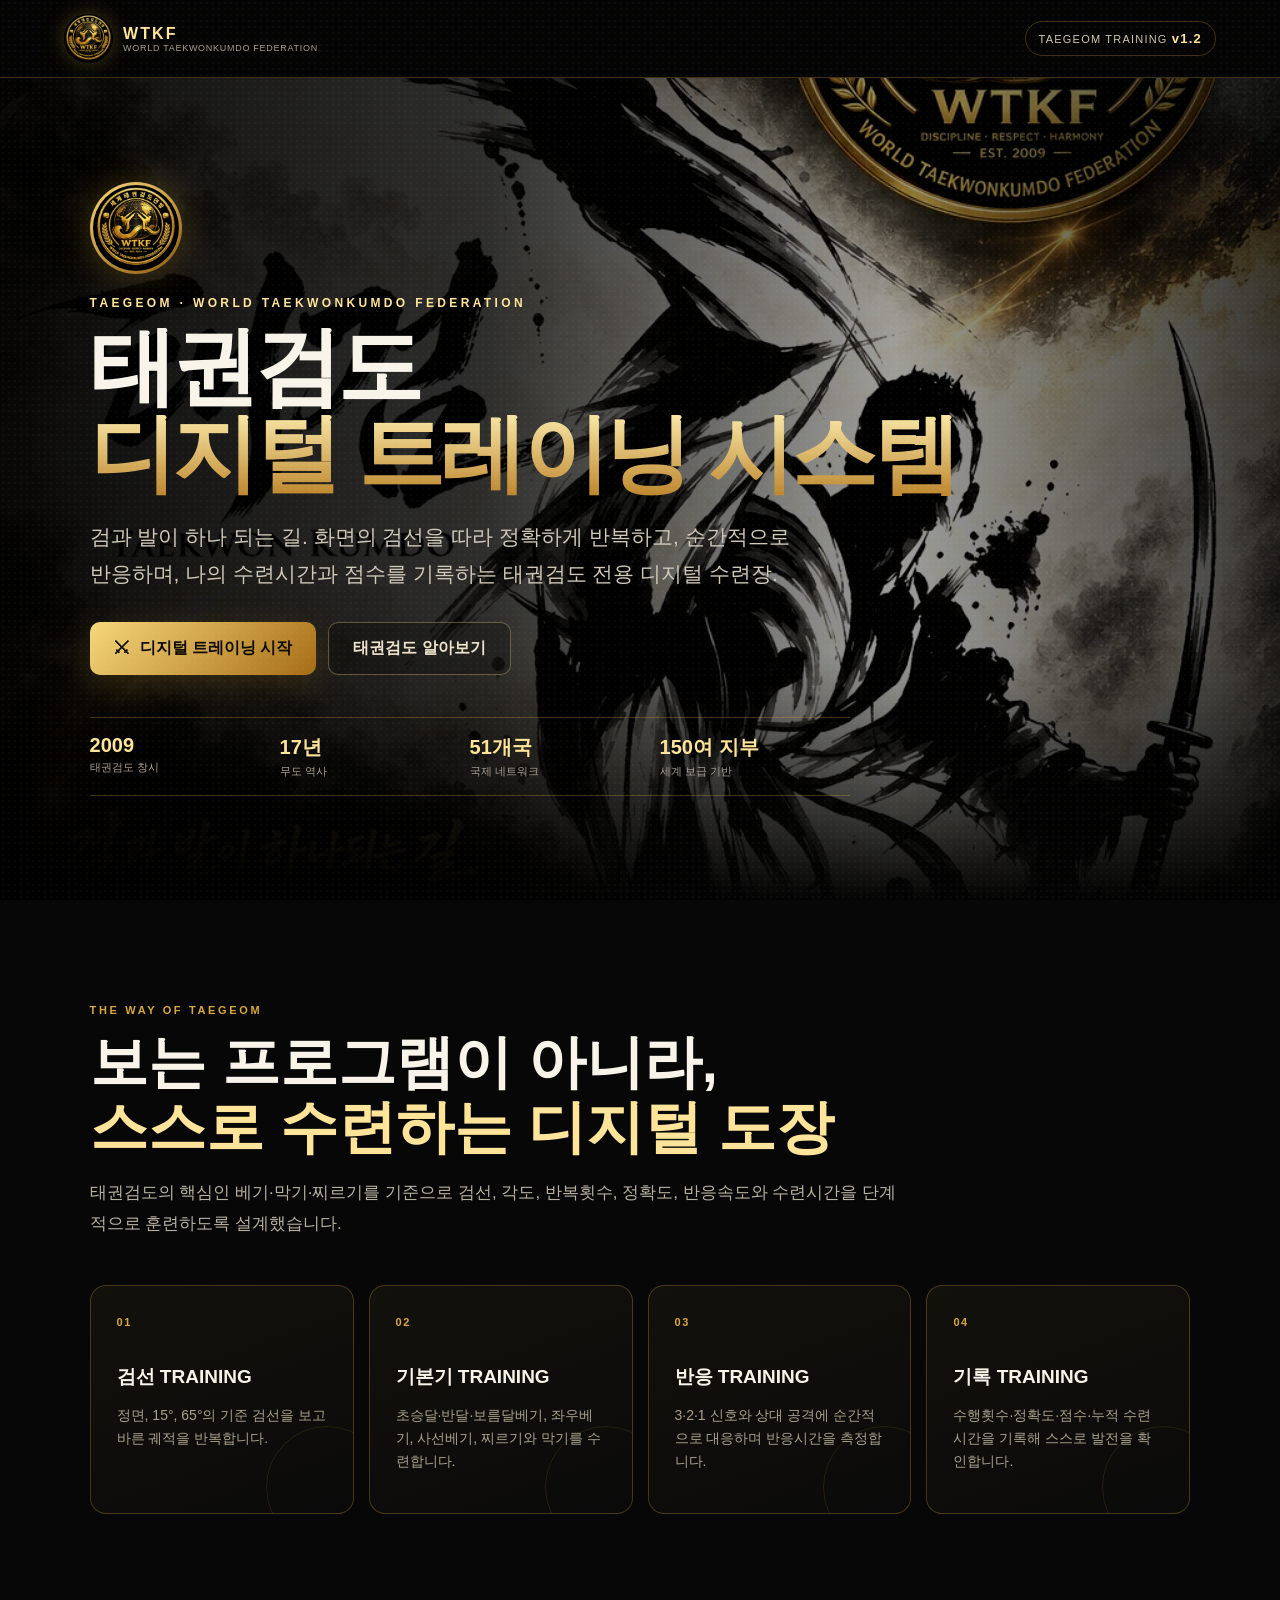
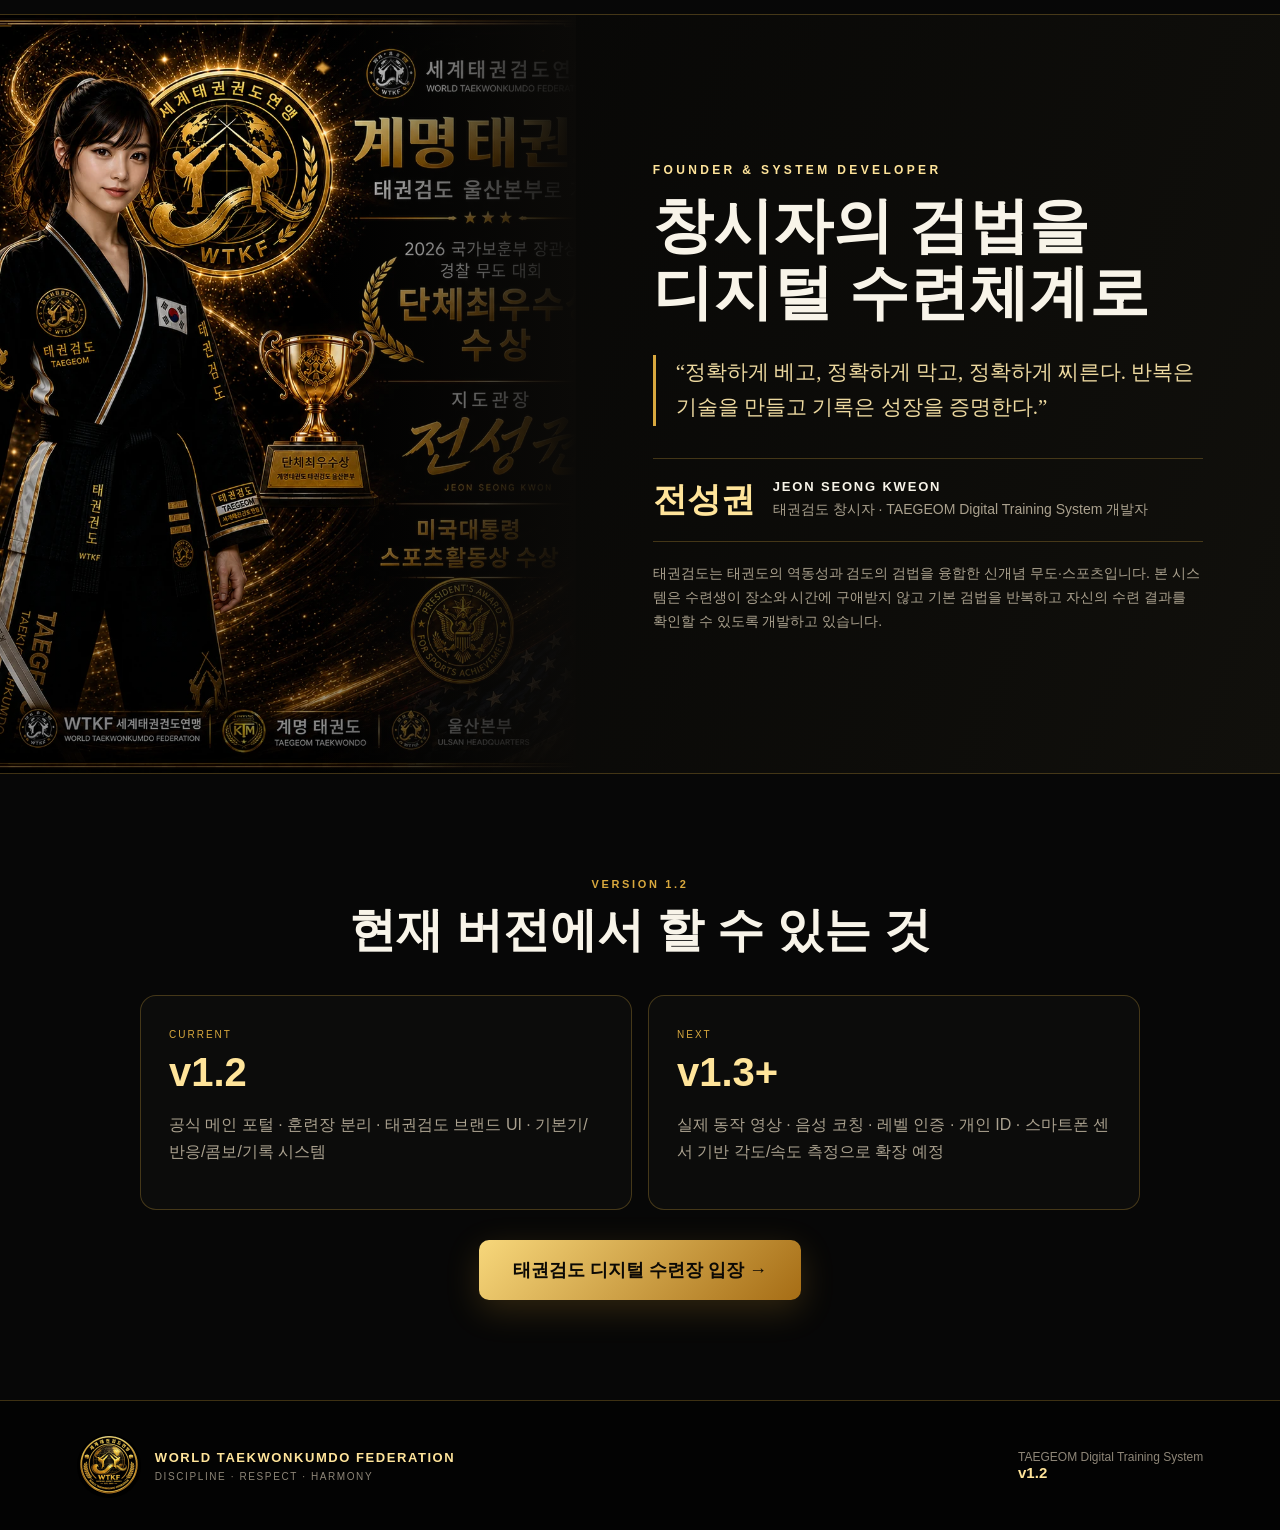
==== index.html @ 243b135f "Add files via upload" ====
<!DOCTYPE html>
<html lang="ko">
<head>
  <meta charset="UTF-8" />
  <meta name="viewport" content="width=device-width, initial-scale=1.0" />
  <meta name="theme-color" content="#070707" />
  <meta name="description" content="태권검도 디지털 트레이닝 시스템 - 베기·막기·찌르기·반응·검선·반복 수련 및 기록" />
  <title>TAEGEOM Digital Training System v1.2</title>
  <link rel="stylesheet" href="portal.css" />
</head>
<body>
  <div class="gold-noise"></div>
  <header class="topbar">
    <a class="brand-mini" href="index.html">
      <img src="assets/wtkf-logo.webp" alt="세계태권검도연맹 WTKF 로고" />
      <span><b>WTKF</b><small>WORLD TAEKWONKUMDO FEDERATION</small></span>
    </a>
    <div class="version-chip">TAEGEOM TRAINING <b>v1.2</b></div>
  </header>

  <main>
    <section class="hero">
      <div class="hero-bg"></div>
      <div class="hero-overlay"></div>
      <div class="hero-content">
        <div class="seal-wrap"><img src="assets/wtkf-logo.webp" alt="WTKF 세계태권검도연맹 공식 로고" /></div>
        <p class="eyebrow">TAEGEOM · WORLD TAEKWONKUMDO FEDERATION</p>
        <h1>태권검도<br><span>디지털 트레이닝 시스템</span></h1>
        <p class="lead">검과 발이 하나 되는 길. 화면의 검선을 따라 정확하게 반복하고, 순간적으로 반응하며, 나의 수련시간과 점수를 기록하는 태권검도 전용 디지털 수련장.</p>
        <div class="hero-actions">
          <a class="cta primary" href="training.html"><span>⚔</span> 디지털 트레이닝 시작</a>
          <a class="cta secondary" href="#about">태권검도 알아보기</a>
        </div>
        <div class="hero-meta">
          <div><strong>2009</strong><span>태권검도 창시</span></div>
          <div><strong>17년</strong><span>무도 역사</span></div>
          <div><strong>51개국</strong><span>국제 네트워크</span></div>
          <div><strong>150여 지부</strong><span>세계 보급 기반</span></div>
        </div>
      </div>
    </section>

    <section class="intro" id="about">
      <div class="section-title">
        <span>THE WAY OF TAEGEOM</span>
        <h2>보는 프로그램이 아니라,<br><em>스스로 수련하는 디지털 도장</em></h2>
        <p>태권검도의 핵심인 베기·막기·찌르기를 기준으로 검선, 각도, 반복횟수, 정확도, 반응속도와 수련시간을 단계적으로 훈련하도록 설계했습니다.</p>
      </div>
      <div class="feature-grid">
        <article><b>01</b><h3>검선 TRAINING</h3><p>정면, 15°, 65°의 기준 검선을 보고 바른 궤적을 반복합니다.</p></article>
        <article><b>02</b><h3>기본기 TRAINING</h3><p>초승달·반달·보름달베기, 좌우베기, 사선베기, 찌르기와 막기를 수련합니다.</p></article>
        <article><b>03</b><h3>반응 TRAINING</h3><p>3·2·1 신호와 상대 공격에 순간적으로 대응하며 반응시간을 측정합니다.</p></article>
        <article><b>04</b><h3>기록 TRAINING</h3><p>수행횟수·정확도·점수·누적 수련시간을 기록해 스스로 발전을 확인합니다.</p></article>
      </div>
    </section>

    <section class="founder">
      <div class="founder-image"><img src="assets/taegeom-honor.webp" alt="태권검도 세계태권검도연맹 홍보 이미지" /></div>
      <div class="founder-copy">
        <span class="eyebrow">FOUNDER & SYSTEM DEVELOPER</span>
        <h2>창시자의 검법을<br>디지털 수련체계로</h2>
        <p class="quote">“정확하게 베고, 정확하게 막고, 정확하게 찌른다. 반복은 기술을 만들고 기록은 성장을 증명한다.”</p>
        <div class="founder-card">
          <div class="signature">전성권</div>
          <div><strong>JEON SEONG KWEON</strong><span>태권검도 창시자 · TAEGEOM Digital Training System 개발자</span></div>
        </div>
        <p class="description">태권검도는 태권도의 역동성과 검도의 검법을 융합한 신개념 무도·스포츠입니다. 본 시스템은 수련생이 장소와 시간에 구애받지 않고 기본 검법을 반복하고 자신의 수련 결과를 확인할 수 있도록 개발하고 있습니다.</p>
      </div>
    </section>

    <section class="roadmap">
      <div class="section-title compact">
        <span>VERSION 1.2</span>
        <h2>현재 버전에서 할 수 있는 것</h2>
      </div>
      <div class="version-board">
        <div class="vnow"><span>CURRENT</span><strong>v1.2</strong><p>공식 메인 포털 · 훈련장 분리 · 태권검도 브랜드 UI · 기본기/반응/콤보/기록 시스템</p></div>
        <div class="vnext"><span>NEXT</span><strong>v1.3+</strong><p>실제 동작 영상 · 음성 코칭 · 레벨 인증 · 개인 ID · 스마트폰 센서 기반 각도/속도 측정으로 확장 예정</p></div>
      </div>
      <a class="cta primary large" href="training.html">태권검도 디지털 수련장 입장 →</a>
    </section>
  </main>

  <footer>
    <img src="assets/wtkf-logo.webp" alt="WTKF" />
    <div><strong>WORLD TAEKWONKUMDO FEDERATION</strong><span>DISCIPLINE · RESPECT · HARMONY</span></div>
    <div class="footer-version">TAEGEOM Digital Training System <b>v1.2</b></div>
  </footer>
</body>
</html>
---- portal.css ----
:root{--bg:#070707;--ink:#f8f4e9;--muted:#b9b2a3;--gold:#d8a83e;--gold2:#ffe49a;--line:rgba(216,168,62,.28)}
*{box-sizing:border-box}html{scroll-behavior:smooth}body{margin:0;background:#070707;color:var(--ink);font-family:Arial,"Noto Sans KR",sans-serif;overflow-x:hidden}.gold-noise{position:fixed;inset:0;pointer-events:none;z-index:99;opacity:.035;background-image:radial-gradient(#ffd166 1px,transparent 1px);background-size:6px 6px;mix-blend-mode:screen}
.topbar{height:78px;display:flex;align-items:center;justify-content:space-between;padding:0 clamp(18px,5vw,72px);border-bottom:1px solid var(--line);background:rgba(5,5,5,.92);backdrop-filter:blur(12px);position:relative;z-index:20}.brand-mini{display:flex;align-items:center;gap:10px;text-decoration:none;color:white}.brand-mini img{width:49px;height:49px;object-fit:cover;border-radius:50%;filter:drop-shadow(0 0 10px rgba(255,200,70,.25))}.brand-mini span{display:flex;flex-direction:column}.brand-mini b{letter-spacing:.13em;color:var(--gold2)}.brand-mini small{font-size:9px;letter-spacing:.08em;color:#a9a08f}.version-chip{font-size:11px;letter-spacing:.11em;border:1px solid var(--line);border-radius:999px;padding:9px 13px;color:#cfc6b2}.version-chip b{color:var(--gold2);font-size:13px}
.hero{min-height:calc(100vh - 78px);position:relative;display:flex;align-items:center;overflow:hidden}.hero-bg{position:absolute;inset:0;background-image:url('assets/taegeom-hero.webp');background-size:cover;background-position:center 38%;filter:saturate(.82) contrast(1.08)}.hero-overlay{position:absolute;inset:0;background:linear-gradient(90deg,rgba(0,0,0,.96) 0%,rgba(0,0,0,.82) 38%,rgba(0,0,0,.38) 70%,rgba(0,0,0,.78) 100%),linear-gradient(0deg,#070707 0%,transparent 30%)}.hero-content{position:relative;z-index:3;width:min(920px,90vw);margin-left:clamp(22px,7vw,118px);padding:70px 0}.seal-wrap{width:92px;height:92px;border-radius:50%;padding:3px;background:linear-gradient(145deg,#f9d777,#8a5a0d);box-shadow:0 0 36px rgba(225,168,45,.28)}.seal-wrap img{width:100%;height:100%;border-radius:50%;object-fit:cover}.eyebrow{display:block;margin-top:22px;color:var(--gold2);font-weight:800;font-size:12px;letter-spacing:.28em}.hero h1{margin:13px 0 18px;font-size:clamp(43px,7vw,86px);line-height:1.02;letter-spacing:-.04em}.hero h1 span{color:transparent;background:linear-gradient(180deg,#fff1b3,#ba8127);-webkit-background-clip:text;background-clip:text}.lead{font-size:clamp(16px,2vw,21px);line-height:1.75;color:#d0c8b9;max-width:720px}.hero-actions{display:flex;gap:12px;flex-wrap:wrap;margin-top:30px}.cta{display:inline-flex;align-items:center;justify-content:center;gap:10px;padding:15px 24px;border-radius:10px;text-decoration:none;font-weight:800;transition:.2s}.cta.primary{background:linear-gradient(135deg,#f7d77b,#a66d15);color:#0b0905;box-shadow:0 10px 34px rgba(214,160,50,.2)}.cta.primary:hover{transform:translateY(-2px);filter:brightness(1.08)}.cta.secondary{border:1px solid rgba(255,225,150,.32);color:#eee3cb;background:rgba(0,0,0,.26)}.hero-meta{display:grid;grid-template-columns:repeat(4,minmax(100px,1fr));max-width:760px;margin-top:42px;border-top:1px solid var(--line);border-bottom:1px solid var(--line)}.hero-meta div{padding:16px 16px 16px 0}.hero-meta strong{display:block;font-size:20px;color:var(--gold2)}.hero-meta span{font-size:11px;color:#a9a090}
.intro,.roadmap{padding:100px clamp(20px,7vw,110px);max-width:1500px;margin:auto}.section-title{max-width:820px;margin-bottom:46px}.section-title>span{color:var(--gold);letter-spacing:.24em;font-size:11px;font-weight:800}.section-title h2{font-size:clamp(32px,5vw,58px);line-height:1.12;margin:12px 0 18px}.section-title h2 em{font-style:normal;color:var(--gold2)}.section-title p{color:var(--muted);line-height:1.8;font-size:17px}.feature-grid{display:grid;grid-template-columns:repeat(4,1fr);gap:15px}.feature-grid article{min-height:220px;background:linear-gradient(160deg,#13110c,#0a0a0a);border:1px solid var(--line);padding:26px;border-radius:16px;position:relative;overflow:hidden}.feature-grid article::after{content:"";position:absolute;right:-35px;bottom:-35px;width:120px;height:120px;border:1px solid rgba(216,168,62,.12);border-radius:50%}.feature-grid b{font-size:11px;color:var(--gold);letter-spacing:.14em}.feature-grid h3{font-size:19px;margin:34px 0 10px}.feature-grid p{color:#aaa28f;line-height:1.65;font-size:14px}
.founder{display:grid;grid-template-columns:minmax(320px,.9fr) minmax(360px,1.1fr);min-height:760px;border-top:1px solid var(--line);border-bottom:1px solid var(--line);background:linear-gradient(110deg,#030303,#11100c)}.founder-image{position:relative;overflow:hidden;min-height:620px}.founder-image img{width:100%;height:100%;object-fit:cover;object-position:center}.founder-image::after{content:"";position:absolute;inset:0;background:linear-gradient(90deg,transparent 55%,#0b0a08 100%),linear-gradient(0deg,rgba(0,0,0,.48),transparent 45%)}.founder-copy{padding:90px clamp(30px,6vw,100px);align-self:center}.founder-copy h2{font-size:clamp(34px,5vw,60px);line-height:1.12;margin:15px 0 28px}.quote{font-family:Georgia,"Noto Serif KR",serif;font-size:21px;line-height:1.7;color:#edd9a0;border-left:3px solid var(--gold);padding-left:20px}.founder-card{display:flex;align-items:center;gap:18px;margin:32px 0 20px;padding:18px 0;border-top:1px solid var(--line);border-bottom:1px solid var(--line)}.signature{font-family:Georgia,"Noto Serif KR",serif;font-weight:800;font-size:34px;color:var(--gold2)}.founder-card div:last-child{display:flex;flex-direction:column;gap:4px}.founder-card strong{font-size:13px;letter-spacing:.14em}.founder-card span,.description{color:#aaa18e;line-height:1.7;font-size:14px}
.roadmap{text-align:center}.roadmap .section-title{margin:0 auto 38px}.section-title.compact h2{font-size:clamp(30px,4vw,47px)}.version-board{display:grid;grid-template-columns:1fr 1fr;gap:16px;max-width:1000px;margin:0 auto 30px;text-align:left}.version-board>div{padding:28px;border:1px solid var(--line);border-radius:16px;background:#0c0c0b}.version-board span{font-size:10px;letter-spacing:.2em;color:var(--gold)}.version-board strong{font-size:40px;display:block;color:var(--gold2);margin:8px 0}.version-board p{color:#aaa18f;line-height:1.7}.cta.large{padding:18px 34px;font-size:18px}
footer{min-height:130px;border-top:1px solid var(--line);display:flex;align-items:center;gap:14px;padding:26px clamp(20px,6vw,90px);background:#030303}footer img{width:64px;height:64px;border-radius:50%;object-fit:cover}footer div{display:flex;flex-direction:column}footer strong{font-size:13px;letter-spacing:.12em;color:var(--gold2)}footer span{font-size:10px;color:#8e8678;letter-spacing:.16em;margin-top:6px}.footer-version{margin-left:auto;color:#8e8678;font-size:12px}.footer-version b{color:var(--gold2);font-size:15px}
@media(max-width:980px){.feature-grid{grid-template-columns:1fr 1fr}.founder{grid-template-columns:1fr}.founder-image{height:700px}.hero-meta{grid-template-columns:1fr 1fr}.version-board{grid-template-columns:1fr}}
@media(max-width:620px){.topbar{height:66px}.brand-mini small{display:none}.brand-mini img{width:42px;height:42px}.version-chip{font-size:9px}.hero{min-height:860px}.hero-content{margin-left:24px;margin-right:24px;padding:42px 0}.seal-wrap{width:72px;height:72px}.hero h1{font-size:44px}.hero-actions{flex-direction:column}.hero-meta{grid-template-columns:1fr 1fr}.feature-grid{grid-template-columns:1fr}.intro,.roadmap{padding:70px 20px}.founder-copy{padding:60px 24px}.founder-image{height:540px;min-height:0}footer{flex-wrap:wrap}.footer-version{margin-left:0;width:100%;margin-top:8px}}
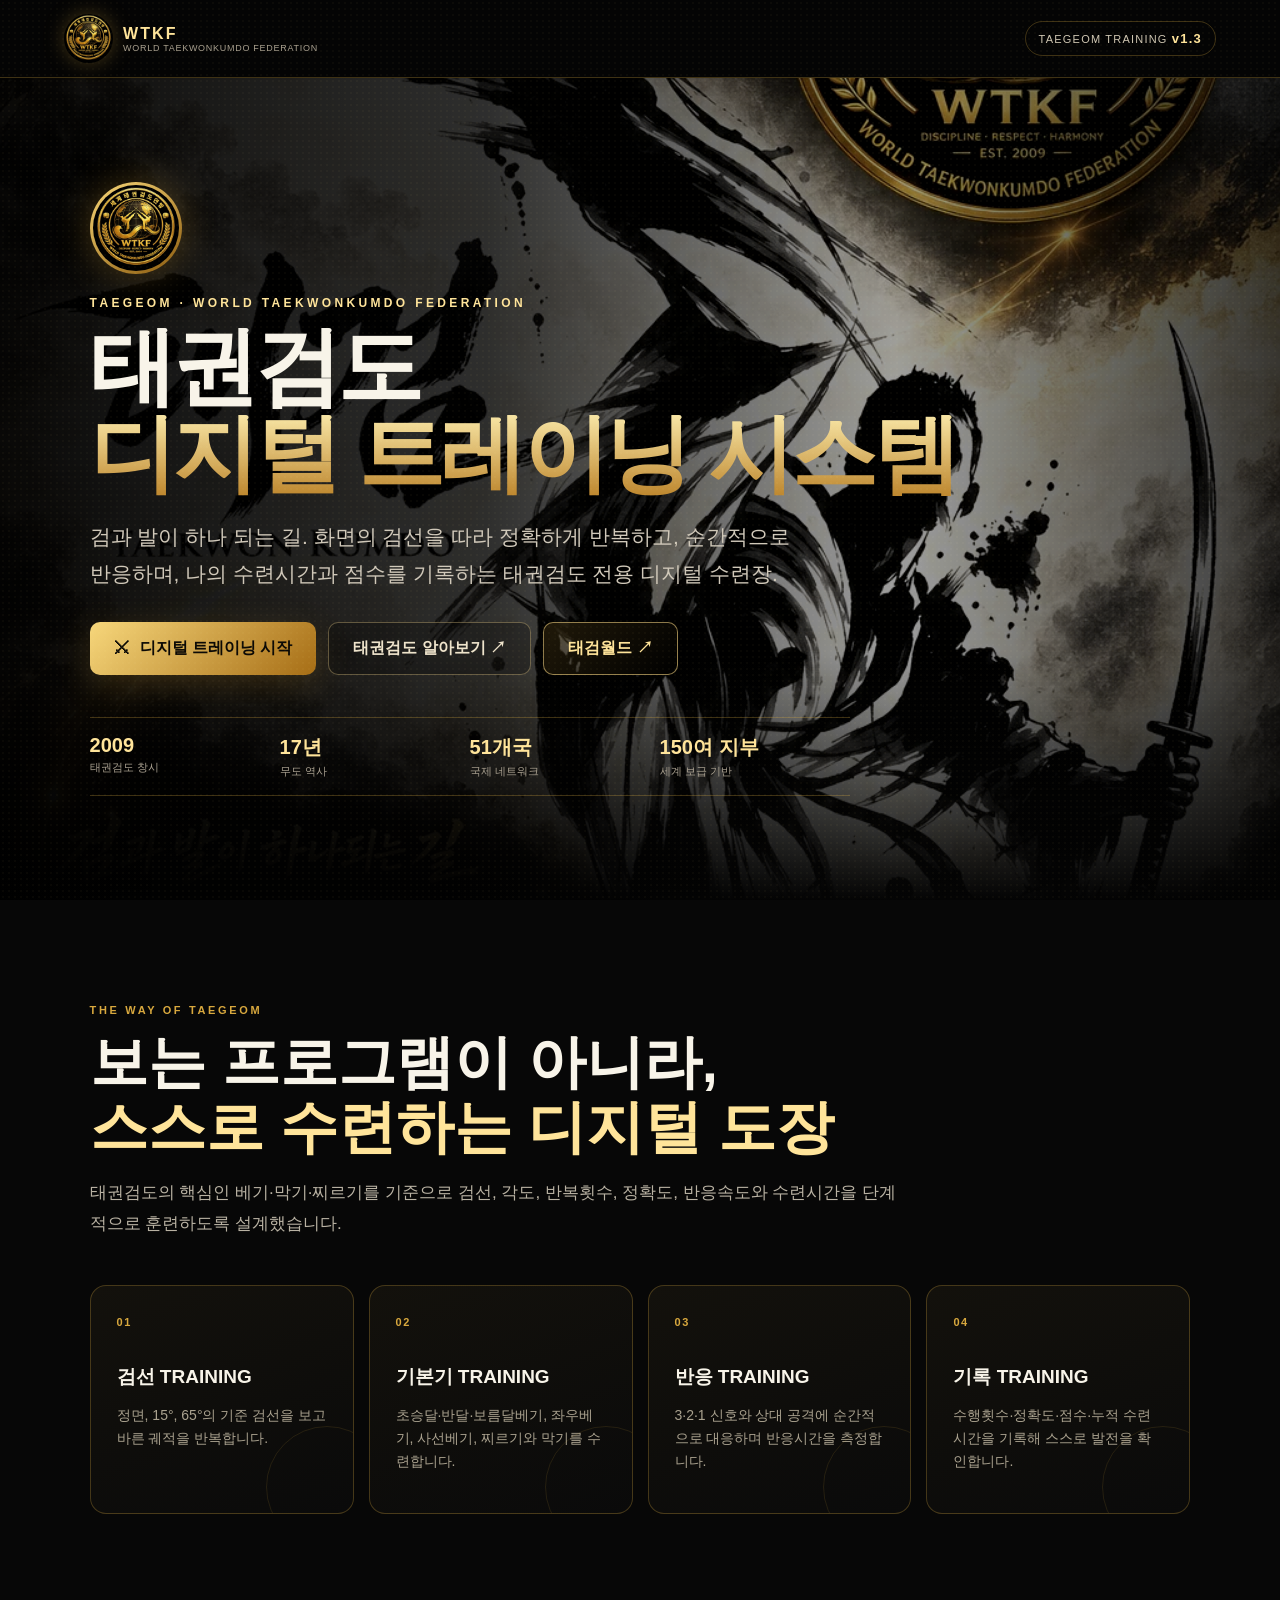
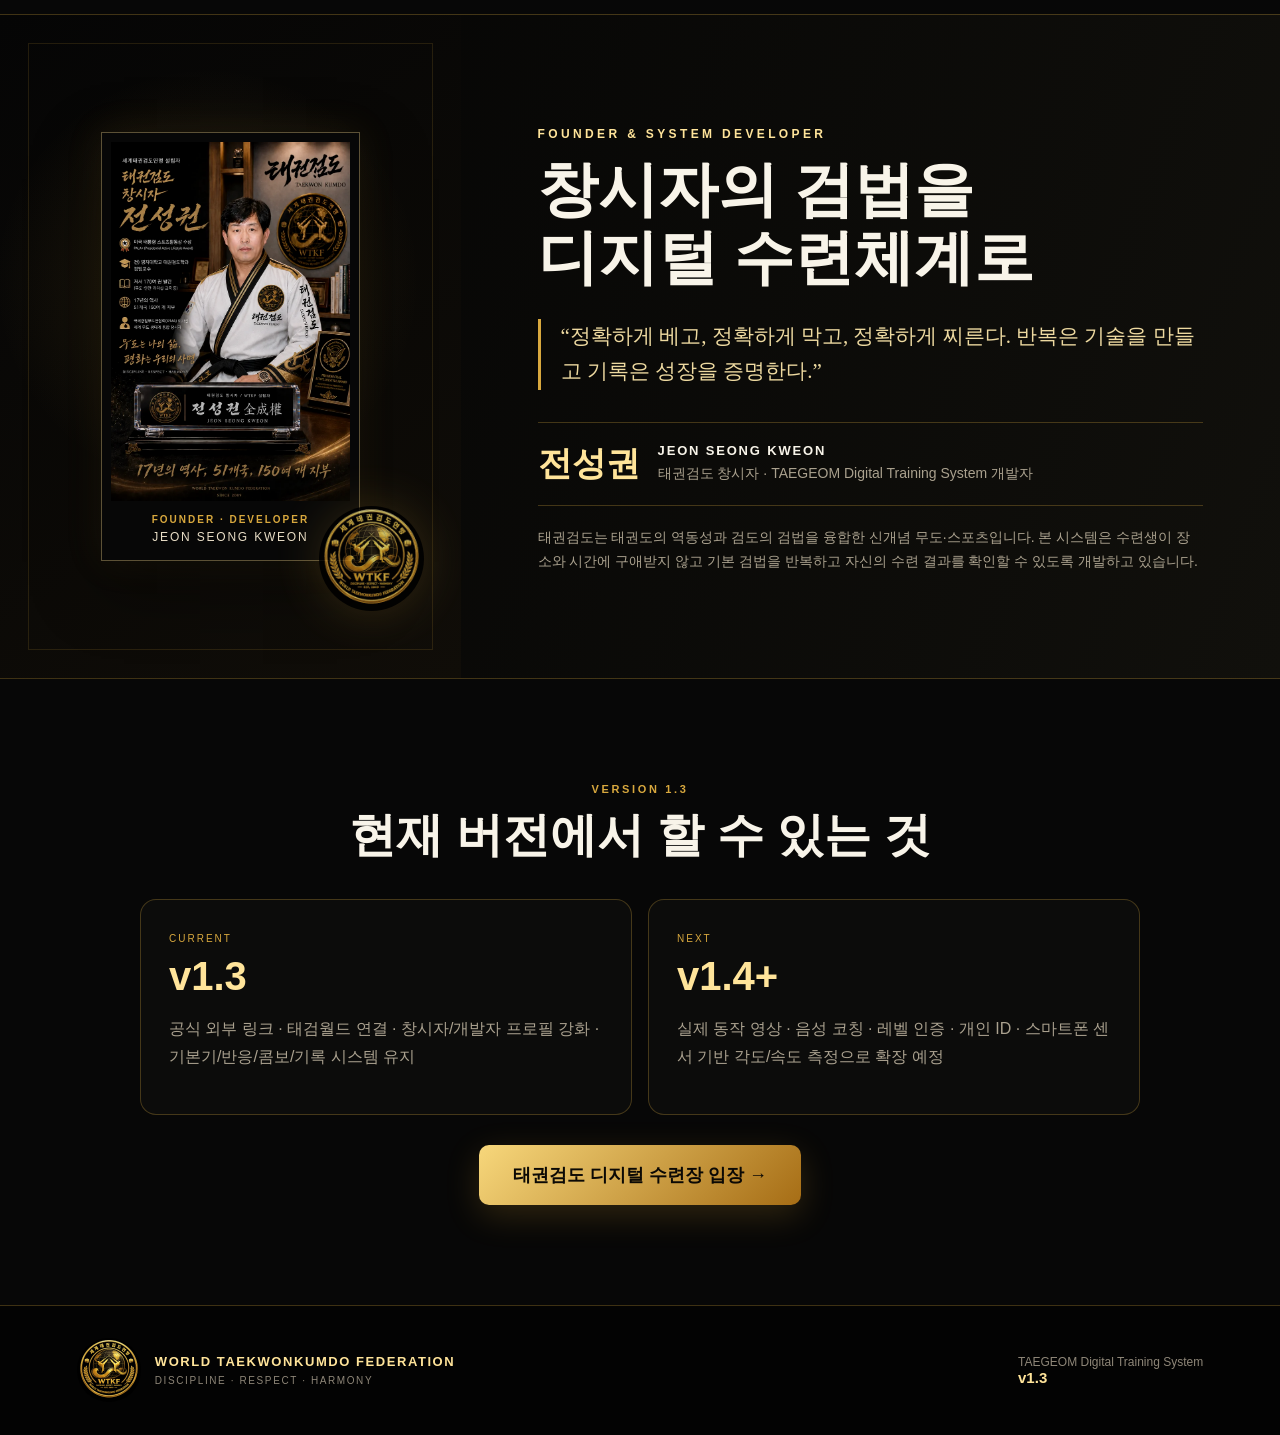
==== commit c953f04f: "Add files via upload" ====
--- a/index.html
+++ b/index.html
@@ -5,7 +5,7 @@
   <meta name="viewport" content="width=device-width, initial-scale=1.0" />
   <meta name="theme-color" content="#070707" />
   <meta name="description" content="태권검도 디지털 트레이닝 시스템 - 베기·막기·찌르기·반응·검선·반복 수련 및 기록" />
-  <title>TAEGEOM Digital Training System v1.2</title>
+  <title>TAEGEOM Digital Training System v1.3</title>
   <link rel="stylesheet" href="portal.css" />
 </head>
 <body>
@@ -15,7 +15,7 @@
       <img src="assets/wtkf-logo.webp" alt="세계태권검도연맹 WTKF 로고" />
       <span><b>WTKF</b><small>WORLD TAEKWONKUMDO FEDERATION</small></span>
     </a>
-    <div class="version-chip">TAEGEOM TRAINING <b>v1.2</b></div>
+    <div class="version-chip">TAEGEOM TRAINING <b>v1.3</b></div>
   </header>
 
   <main>
@@ -29,7 +29,8 @@
         <p class="lead">검과 발이 하나 되는 길. 화면의 검선을 따라 정확하게 반복하고, 순간적으로 반응하며, 나의 수련시간과 점수를 기록하는 태권검도 전용 디지털 수련장.</p>
         <div class="hero-actions">
           <a class="cta primary" href="training.html"><span>⚔</span> 디지털 트레이닝 시작</a>
-          <a class="cta secondary" href="#about">태권검도 알아보기</a>
+          <a class="cta secondary" href="https://ipma1822-png.github.io/taekwonkumdo/" target="_blank" rel="noopener noreferrer">태권검도 알아보기 ↗</a>
+          <a class="cta secondary taegeom-world" href="https://ipma1822-png.github.io/taegeom-world/" target="_blank" rel="noopener noreferrer">태검월드 ↗</a>
         </div>
         <div class="hero-meta">
           <div><strong>2009</strong><span>태권검도 창시</span></div>
@@ -55,7 +56,13 @@
     </section>
 
     <section class="founder">
-      <div class="founder-image"><img src="assets/taegeom-honor.webp" alt="태권검도 세계태권검도연맹 홍보 이미지" /></div>
+      <div class="founder-visual">
+        <div class="founder-photo-frame">
+          <img src="assets/founder-jeon.webp" alt="태권검도 창시자 및 디지털 트레이닝 시스템 개발자 전성권" />
+          <div class="photo-caption"><b>FOUNDER · DEVELOPER</b><span>JEON SEONG KWEON</span></div>
+        </div>
+        <div class="founder-emblem"><img src="assets/wtkf-logo.webp" alt="WTKF 세계태권검도연맹 로고" /></div>
+      </div>
       <div class="founder-copy">
         <span class="eyebrow">FOUNDER & SYSTEM DEVELOPER</span>
         <h2>창시자의 검법을<br>디지털 수련체계로</h2>
@@ -70,12 +77,12 @@
 
     <section class="roadmap">
       <div class="section-title compact">
-        <span>VERSION 1.2</span>
+        <span>VERSION 1.3</span>
         <h2>현재 버전에서 할 수 있는 것</h2>
       </div>
       <div class="version-board">
-        <div class="vnow"><span>CURRENT</span><strong>v1.2</strong><p>공식 메인 포털 · 훈련장 분리 · 태권검도 브랜드 UI · 기본기/반응/콤보/기록 시스템</p></div>
-        <div class="vnext"><span>NEXT</span><strong>v1.3+</strong><p>실제 동작 영상 · 음성 코칭 · 레벨 인증 · 개인 ID · 스마트폰 센서 기반 각도/속도 측정으로 확장 예정</p></div>
+        <div class="vnow"><span>CURRENT</span><strong>v1.3</strong><p>공식 외부 링크 · 태검월드 연결 · 창시자/개발자 프로필 강화 · 기본기/반응/콤보/기록 시스템 유지</p></div>
+        <div class="vnext"><span>NEXT</span><strong>v1.4+</strong><p>실제 동작 영상 · 음성 코칭 · 레벨 인증 · 개인 ID · 스마트폰 센서 기반 각도/속도 측정으로 확장 예정</p></div>
       </div>
       <a class="cta primary large" href="training.html">태권검도 디지털 수련장 입장 →</a>
     </section>
@@ -84,7 +91,7 @@
   <footer>
     <img src="assets/wtkf-logo.webp" alt="WTKF" />
     <div><strong>WORLD TAEKWONKUMDO FEDERATION</strong><span>DISCIPLINE · RESPECT · HARMONY</span></div>
-    <div class="footer-version">TAEGEOM Digital Training System <b>v1.2</b></div>
+    <div class="footer-version">TAEGEOM Digital Training System <b>v1.3</b></div>
   </footer>
 </body>
 </html>
--- a/portal.css
+++ b/portal.css
@@ -8,3 +8,15 @@
 footer{min-height:130px;border-top:1px solid var(--line);display:flex;align-items:center;gap:14px;padding:26px clamp(20px,6vw,90px);background:#030303}footer img{width:64px;height:64px;border-radius:50%;object-fit:cover}footer div{display:flex;flex-direction:column}footer strong{font-size:13px;letter-spacing:.12em;color:var(--gold2)}footer span{font-size:10px;color:#8e8678;letter-spacing:.16em;margin-top:6px}.footer-version{margin-left:auto;color:#8e8678;font-size:12px}.footer-version b{color:var(--gold2);font-size:15px}
 @media(max-width:980px){.feature-grid{grid-template-columns:1fr 1fr}.founder{grid-template-columns:1fr}.founder-image{height:700px}.hero-meta{grid-template-columns:1fr 1fr}.version-board{grid-template-columns:1fr}}
 @media(max-width:620px){.topbar{height:66px}.brand-mini small{display:none}.brand-mini img{width:42px;height:42px}.version-chip{font-size:9px}.hero{min-height:860px}.hero-content{margin-left:24px;margin-right:24px;padding:42px 0}.seal-wrap{width:72px;height:72px}.hero h1{font-size:44px}.hero-actions{flex-direction:column}.hero-meta{grid-template-columns:1fr 1fr}.feature-grid{grid-template-columns:1fr}.intro,.roadmap{padding:70px 20px}.founder-copy{padding:60px 24px}.founder-image{height:540px;min-height:0}footer{flex-wrap:wrap}.footer-version{margin-left:0;width:100%;margin-top:8px}}
+
+/* v1.3 portal refinements */
+.cta.taegeom-world{border-color:rgba(255,220,136,.55);background:linear-gradient(135deg,rgba(216,168,62,.15),rgba(0,0,0,.30));color:var(--gold2)}
+.founder{grid-template-columns:minmax(300px,.72fr) minmax(420px,1.28fr);min-height:620px;position:relative;overflow:hidden}
+.founder-visual{display:flex;align-items:center;justify-content:center;position:relative;padding:70px clamp(25px,5vw,70px);background:radial-gradient(circle at 45% 40%,rgba(216,168,62,.13),transparent 45%),linear-gradient(145deg,#050505,#100d08)}
+.founder-visual::before{content:"";position:absolute;inset:28px;border:1px solid rgba(216,168,62,.14);pointer-events:none}
+.founder-photo-frame{position:relative;width:min(330px,78%);border:1px solid rgba(255,222,143,.34);padding:9px;background:#070707;box-shadow:0 24px 65px rgba(0,0,0,.48),0 0 36px rgba(216,168,62,.10);z-index:2}
+.founder-photo-frame img{display:block;width:100%;height:auto;aspect-ratio:2/3;object-fit:cover;object-position:center top;filter:saturate(.9) contrast(1.03)}
+.photo-caption{display:flex;flex-direction:column;padding:13px 8px 7px;text-align:center;gap:5px}.photo-caption b{font-size:10px;letter-spacing:.2em;color:var(--gold)}.photo-caption span{font-size:12px;letter-spacing:.15em;color:#e8ddc6}
+.founder-emblem{position:absolute;right:8%;bottom:10%;width:105px;height:105px;border-radius:50%;opacity:.8;filter:drop-shadow(0 0 24px rgba(216,168,62,.25));z-index:3}.founder-emblem img{width:100%;height:100%;object-fit:cover;border-radius:50%}
+@media(max-width:980px){.founder{grid-template-columns:1fr}.founder-visual{min-height:560px}.founder-photo-frame{width:min(310px,70vw)}.founder-emblem{right:18%;bottom:9%}}
+@media(max-width:620px){.founder-visual{min-height:470px;padding:52px 18px}.founder-photo-frame{width:min(255px,75vw)}.founder-emblem{width:78px;height:78px;right:10%;bottom:7%}}
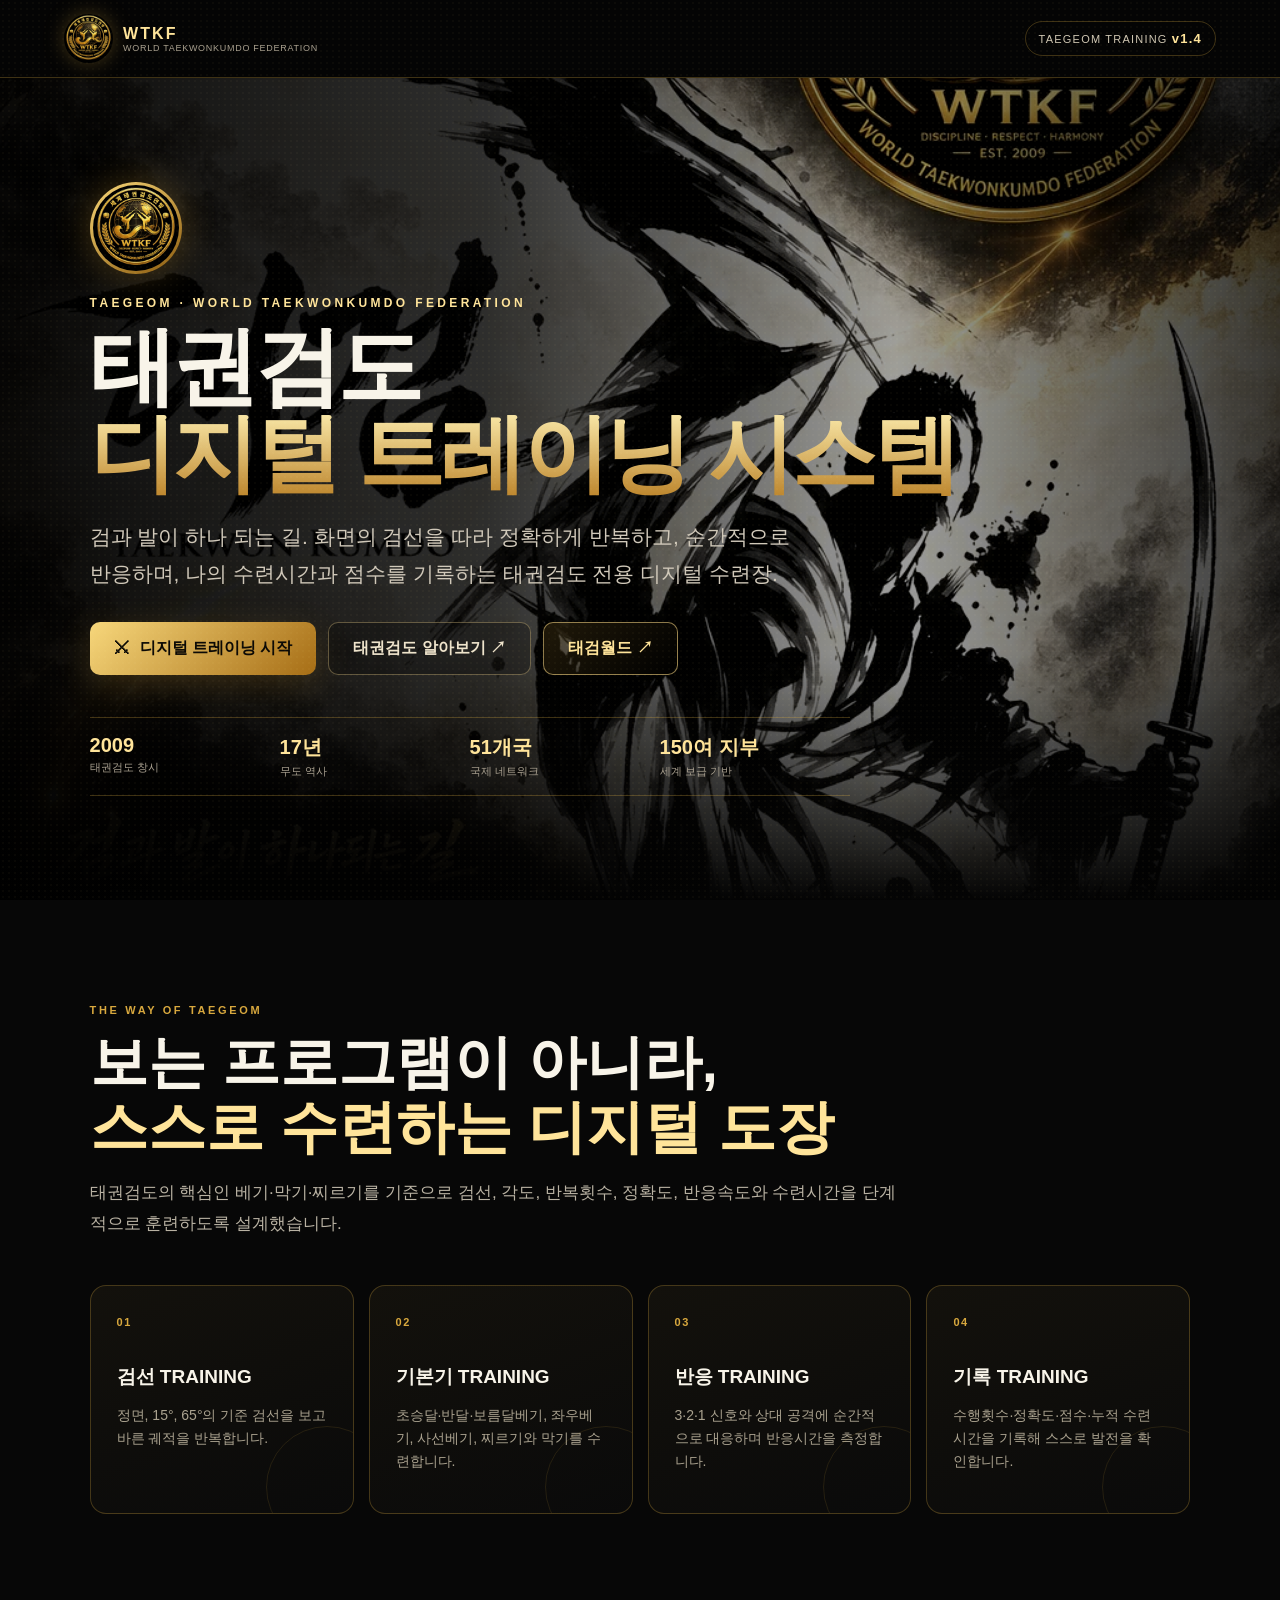
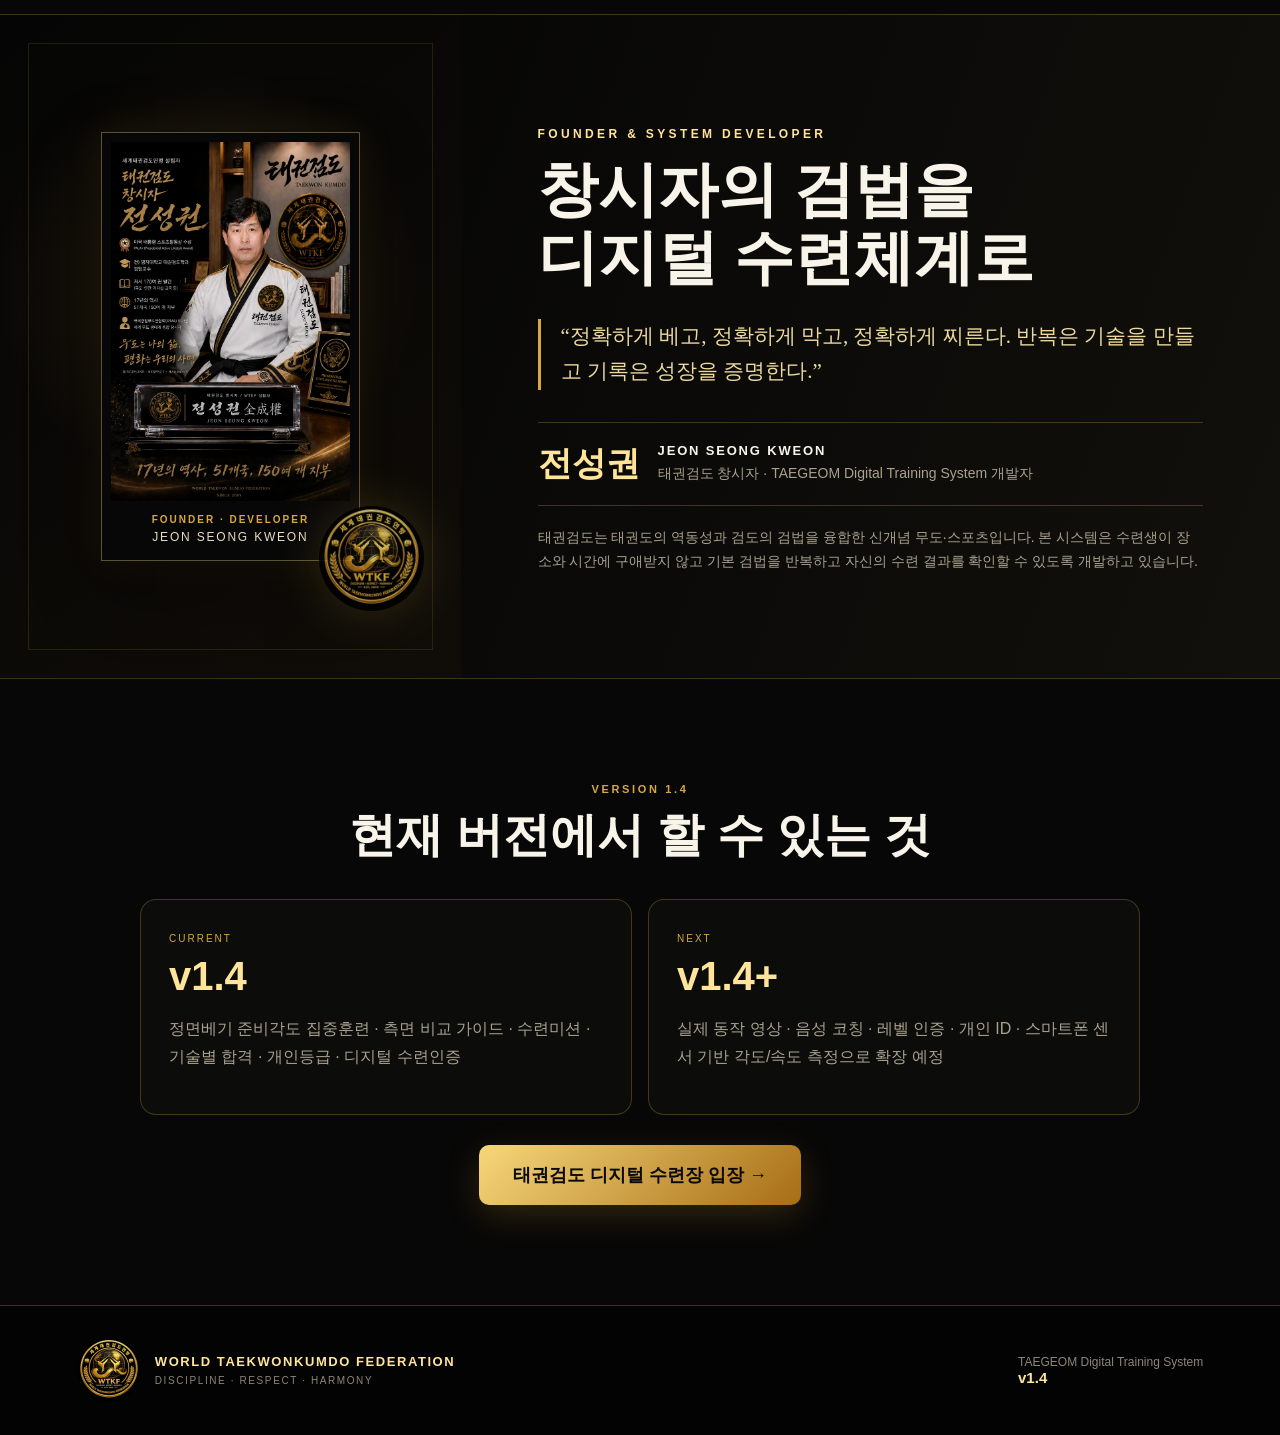
==== commit 6d361adc: "Add files via upload" ====
--- a/index.html
+++ b/index.html
@@ -5,7 +5,7 @@
   <meta name="viewport" content="width=device-width, initial-scale=1.0" />
   <meta name="theme-color" content="#070707" />
   <meta name="description" content="태권검도 디지털 트레이닝 시스템 - 베기·막기·찌르기·반응·검선·반복 수련 및 기록" />
-  <title>TAEGEOM Digital Training System v1.3</title>
+  <title>TAEGEOM Digital Training System v1.4</title>
   <link rel="stylesheet" href="portal.css" />
 </head>
 <body>
@@ -15,7 +15,7 @@
       <img src="assets/wtkf-logo.webp" alt="세계태권검도연맹 WTKF 로고" />
       <span><b>WTKF</b><small>WORLD TAEKWONKUMDO FEDERATION</small></span>
     </a>
-    <div class="version-chip">TAEGEOM TRAINING <b>v1.3</b></div>
+    <div class="version-chip">TAEGEOM TRAINING <b>v1.4</b></div>
   </header>
 
   <main>
@@ -77,11 +77,11 @@
 
     <section class="roadmap">
       <div class="section-title compact">
-        <span>VERSION 1.3</span>
+        <span>VERSION 1.4</span>
         <h2>현재 버전에서 할 수 있는 것</h2>
       </div>
       <div class="version-board">
-        <div class="vnow"><span>CURRENT</span><strong>v1.3</strong><p>공식 외부 링크 · 태검월드 연결 · 창시자/개발자 프로필 강화 · 기본기/반응/콤보/기록 시스템 유지</p></div>
+        <div class="vnow"><span>CURRENT</span><strong>v1.4</strong><p>정면베기 준비각도 집중훈련 · 측면 비교 가이드 · 수련미션 · 기술별 합격 · 개인등급 · 디지털 수련인증</p></div>
         <div class="vnext"><span>NEXT</span><strong>v1.4+</strong><p>실제 동작 영상 · 음성 코칭 · 레벨 인증 · 개인 ID · 스마트폰 센서 기반 각도/속도 측정으로 확장 예정</p></div>
       </div>
       <a class="cta primary large" href="training.html">태권검도 디지털 수련장 입장 →</a>
@@ -91,7 +91,7 @@
   <footer>
     <img src="assets/wtkf-logo.webp" alt="WTKF" />
     <div><strong>WORLD TAEKWONKUMDO FEDERATION</strong><span>DISCIPLINE · RESPECT · HARMONY</span></div>
-    <div class="footer-version">TAEGEOM Digital Training System <b>v1.3</b></div>
+    <div class="footer-version">TAEGEOM Digital Training System <b>v1.4</b></div>
   </footer>
 </body>
 </html>
--- a/portal.css
+++ b/portal.css
@@ -9,7 +9,7 @@
 @media(max-width:980px){.feature-grid{grid-template-columns:1fr 1fr}.founder{grid-template-columns:1fr}.founder-image{height:700px}.hero-meta{grid-template-columns:1fr 1fr}.version-board{grid-template-columns:1fr}}
 @media(max-width:620px){.topbar{height:66px}.brand-mini small{display:none}.brand-mini img{width:42px;height:42px}.version-chip{font-size:9px}.hero{min-height:860px}.hero-content{margin-left:24px;margin-right:24px;padding:42px 0}.seal-wrap{width:72px;height:72px}.hero h1{font-size:44px}.hero-actions{flex-direction:column}.hero-meta{grid-template-columns:1fr 1fr}.feature-grid{grid-template-columns:1fr}.intro,.roadmap{padding:70px 20px}.founder-copy{padding:60px 24px}.founder-image{height:540px;min-height:0}footer{flex-wrap:wrap}.footer-version{margin-left:0;width:100%;margin-top:8px}}
 
-/* v1.3 portal refinements */
+/* v1.4 portal refinements */
 .cta.taegeom-world{border-color:rgba(255,220,136,.55);background:linear-gradient(135deg,rgba(216,168,62,.15),rgba(0,0,0,.30));color:var(--gold2)}
 .founder{grid-template-columns:minmax(300px,.72fr) minmax(420px,1.28fr);min-height:620px;position:relative;overflow:hidden}
 .founder-visual{display:flex;align-items:center;justify-content:center;position:relative;padding:70px clamp(25px,5vw,70px);background:radial-gradient(circle at 45% 40%,rgba(216,168,62,.13),transparent 45%),linear-gradient(145deg,#050505,#100d08)}
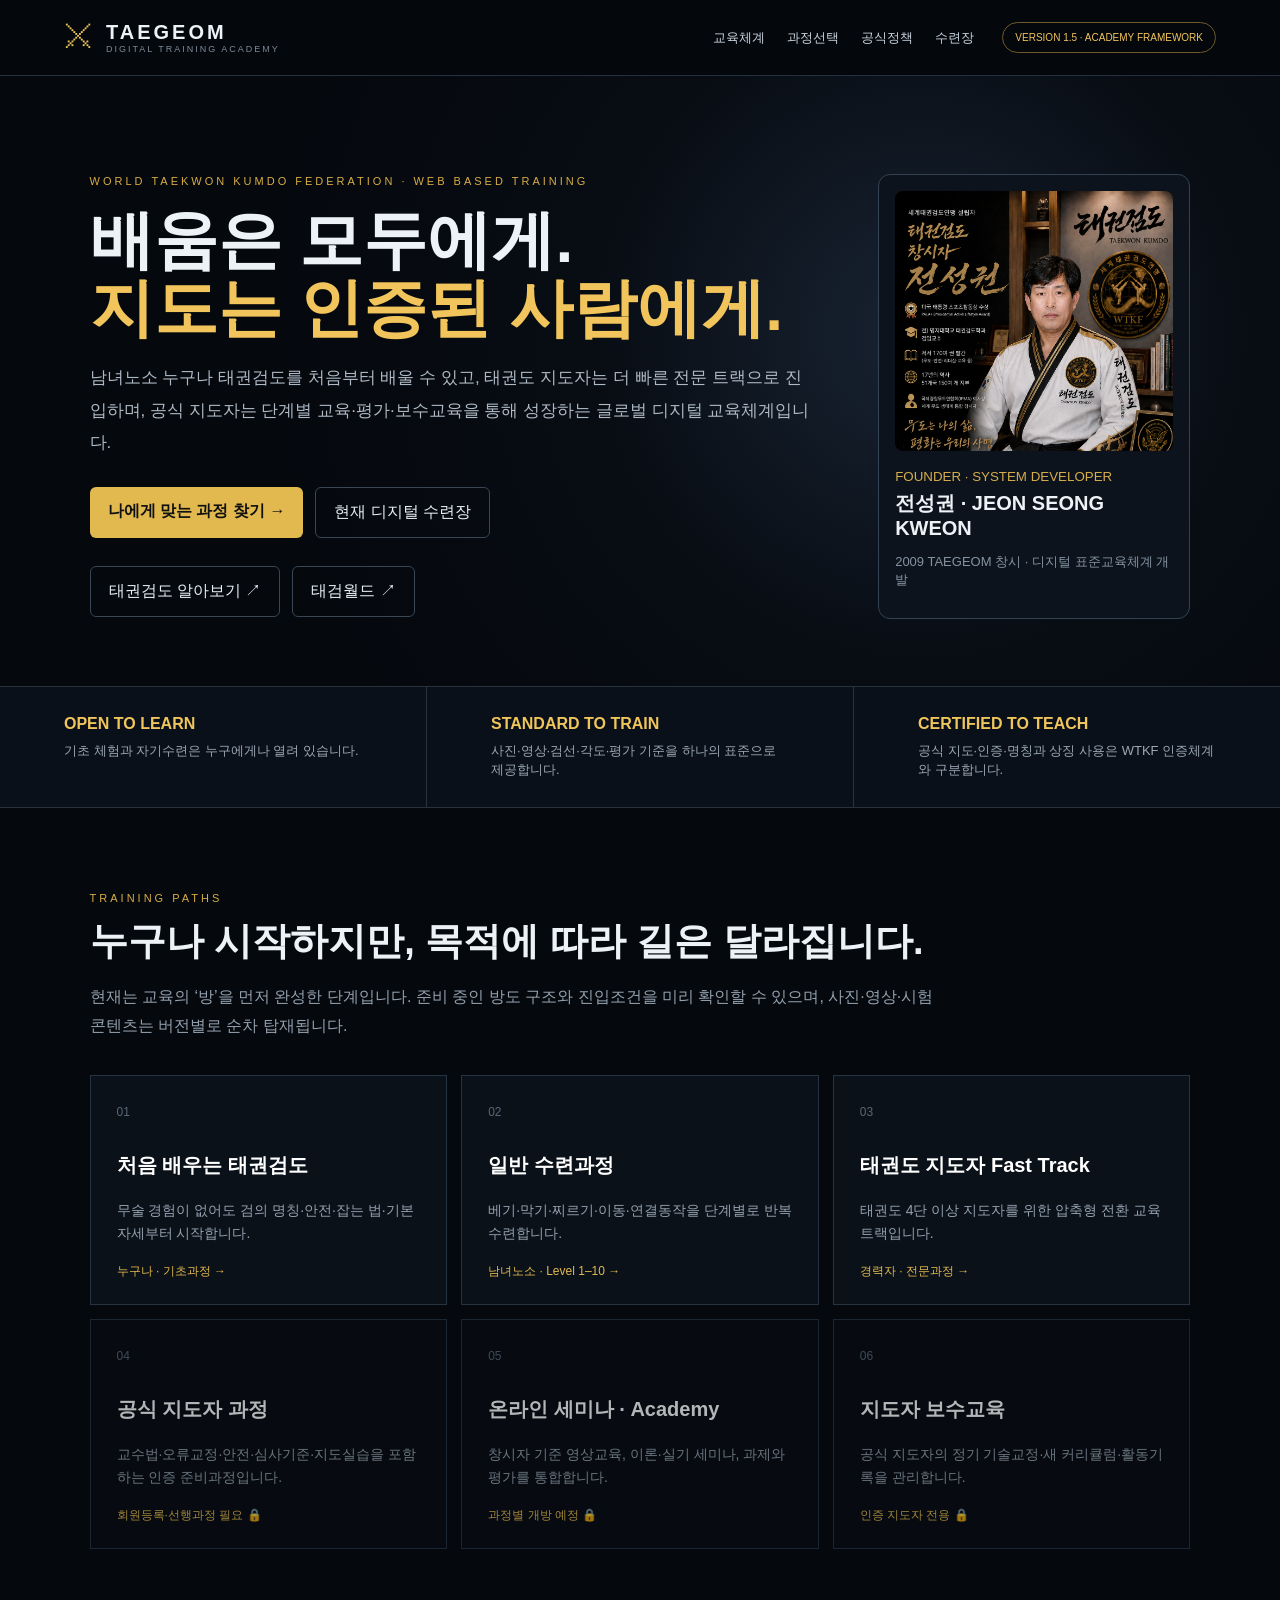
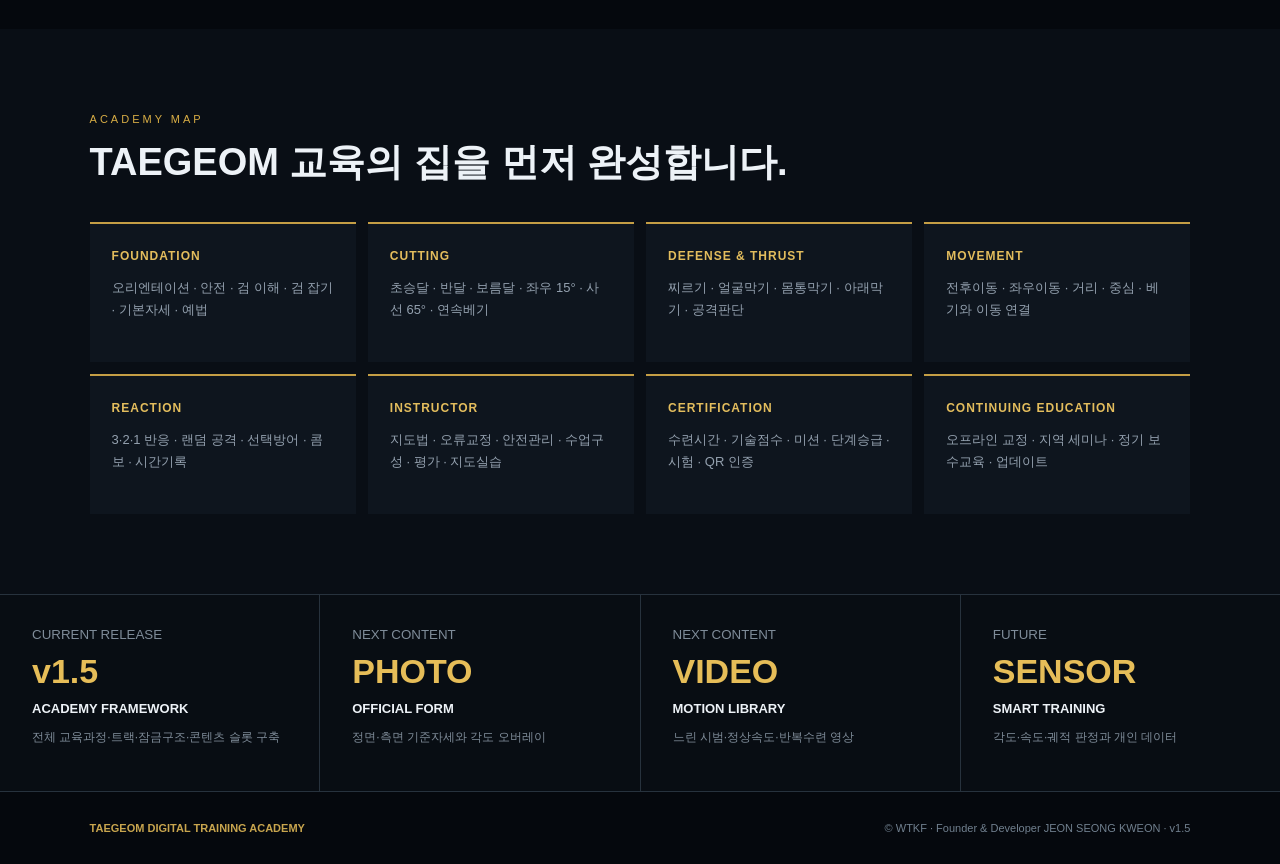
==== commit 58eb8550: "Add files via upload" ====
--- a/index.html
+++ b/index.html
@@ -1,97 +1,73 @@
-<!DOCTYPE html>
+<!doctype html>
 <html lang="ko">
 <head>
-  <meta charset="UTF-8" />
-  <meta name="viewport" content="width=device-width, initial-scale=1.0" />
-  <meta name="theme-color" content="#070707" />
-  <meta name="description" content="태권검도 디지털 트레이닝 시스템 - 베기·막기·찌르기·반응·검선·반복 수련 및 기록" />
-  <title>TAEGEOM Digital Training System v1.4</title>
-  <link rel="stylesheet" href="portal.css" />
+<meta charset="utf-8"><meta name="viewport" content="width=device-width,initial-scale=1">
+<title>TAEGEOM Digital Training Academy v1.5</title>
+<link rel="stylesheet" href="style.css">
 </head>
 <body>
-  <div class="gold-noise"></div>
-  <header class="topbar">
-    <a class="brand-mini" href="index.html">
-      <img src="assets/wtkf-logo.webp" alt="세계태권검도연맹 WTKF 로고" />
-      <span><b>WTKF</b><small>WORLD TAEKWONKUMDO FEDERATION</small></span>
-    </a>
-    <div class="version-chip">TAEGEOM TRAINING <b>v1.4</b></div>
-  </header>
+<header class="top">
+  <div class="brand"><span class="mark">⚔</span><div><b>TAEGEOM</b><small>DIGITAL TRAINING ACADEMY</small></div></div>
+  <nav><a href="#academy">교육체계</a><a href="#paths">과정선택</a><a href="#policy">공식정책</a><a href="training.html">수련장</a></nav>
+  <span class="version">VERSION 1.5 · ACADEMY FRAMEWORK</span>
+</header>
 
-  <main>
-    <section class="hero">
-      <div class="hero-bg"></div>
-      <div class="hero-overlay"></div>
-      <div class="hero-content">
-        <div class="seal-wrap"><img src="assets/wtkf-logo.webp" alt="WTKF 세계태권검도연맹 공식 로고" /></div>
-        <p class="eyebrow">TAEGEOM · WORLD TAEKWONKUMDO FEDERATION</p>
-        <h1>태권검도<br><span>디지털 트레이닝 시스템</span></h1>
-        <p class="lead">검과 발이 하나 되는 길. 화면의 검선을 따라 정확하게 반복하고, 순간적으로 반응하며, 나의 수련시간과 점수를 기록하는 태권검도 전용 디지털 수련장.</p>
-        <div class="hero-actions">
-          <a class="cta primary" href="training.html"><span>⚔</span> 디지털 트레이닝 시작</a>
-          <a class="cta secondary" href="https://ipma1822-png.github.io/taekwonkumdo/" target="_blank" rel="noopener noreferrer">태권검도 알아보기 ↗</a>
-          <a class="cta secondary taegeom-world" href="https://ipma1822-png.github.io/taegeom-world/" target="_blank" rel="noopener noreferrer">태검월드 ↗</a>
-        </div>
-        <div class="hero-meta">
-          <div><strong>2009</strong><span>태권검도 창시</span></div>
-          <div><strong>17년</strong><span>무도 역사</span></div>
-          <div><strong>51개국</strong><span>국제 네트워크</span></div>
-          <div><strong>150여 지부</strong><span>세계 보급 기반</span></div>
-        </div>
-      </div>
-    </section>
+<main>
+<section class="hero">
+ <div class="heroText">
+  <div class="eyebrow">WORLD TAEKWON KUMDO FEDERATION · WEB BASED TRAINING</div>
+  <h1>배움은 모두에게.<br><em>지도는 인증된 사람에게.</em></h1>
+  <p class="lead">남녀노소 누구나 태권검도를 처음부터 배울 수 있고, 태권도 지도자는 더 빠른 전문 트랙으로 진입하며, 공식 지도자는 단계별 교육·평가·보수교육을 통해 성장하는 글로벌 디지털 교육체계입니다.</p>
+  <div class="actions"><a class="primary" href="#paths">나에게 맞는 과정 찾기 →</a><a class="secondary" href="training.html">현재 디지털 수련장</a></div>
+  <div class="links">
+   <a target="_blank" rel="noopener" href="https://ipma1822-png.github.io/taekwonkumdo/">태권검도 알아보기 ↗</a>
+   <a target="_blank" rel="noopener" href="https://ipma1822-png.github.io/taegeom-world/">태검월드 ↗</a>
+  </div>
+ </div>
+ <aside class="founder">
+   <img src="assets/visual-1.png" alt="태권검도 창시자 전성권" onerror="this.style.display='none'">
+   <div><small>FOUNDER · SYSTEM DEVELOPER</small><strong>전성권 · JEON SEONG KWEON</strong><p>2009 TAEGEOM 창시 · 디지털 표준교육체계 개발</p></div>
+ </aside>
+</section>
 
-    <section class="intro" id="about">
-      <div class="section-title">
-        <span>THE WAY OF TAEGEOM</span>
-        <h2>보는 프로그램이 아니라,<br><em>스스로 수련하는 디지털 도장</em></h2>
-        <p>태권검도의 핵심인 베기·막기·찌르기를 기준으로 검선, 각도, 반복횟수, 정확도, 반응속도와 수련시간을 단계적으로 훈련하도록 설계했습니다.</p>
-      </div>
-      <div class="feature-grid">
-        <article><b>01</b><h3>검선 TRAINING</h3><p>정면, 15°, 65°의 기준 검선을 보고 바른 궤적을 반복합니다.</p></article>
-        <article><b>02</b><h3>기본기 TRAINING</h3><p>초승달·반달·보름달베기, 좌우베기, 사선베기, 찌르기와 막기를 수련합니다.</p></article>
-        <article><b>03</b><h3>반응 TRAINING</h3><p>3·2·1 신호와 상대 공격에 순간적으로 대응하며 반응시간을 측정합니다.</p></article>
-        <article><b>04</b><h3>기록 TRAINING</h3><p>수행횟수·정확도·점수·누적 수련시간을 기록해 스스로 발전을 확인합니다.</p></article>
-      </div>
-    </section>
+<section class="principles" id="policy">
+ <article><b>OPEN TO LEARN</b><span>기초 체험과 자기수련은 누구에게나 열려 있습니다.</span></article>
+ <article><b>STANDARD TO TRAIN</b><span>사진·영상·검선·각도·평가 기준을 하나의 표준으로 제공합니다.</span></article>
+ <article><b>CERTIFIED TO TEACH</b><span>공식 지도·인증·명칭과 상징 사용은 WTKF 인증체계와 구분합니다.</span></article>
+</section>
 
-    <section class="founder">
-      <div class="founder-visual">
-        <div class="founder-photo-frame">
-          <img src="assets/founder-jeon.webp" alt="태권검도 창시자 및 디지털 트레이닝 시스템 개발자 전성권" />
-          <div class="photo-caption"><b>FOUNDER · DEVELOPER</b><span>JEON SEONG KWEON</span></div>
-        </div>
-        <div class="founder-emblem"><img src="assets/wtkf-logo.webp" alt="WTKF 세계태권검도연맹 로고" /></div>
-      </div>
-      <div class="founder-copy">
-        <span class="eyebrow">FOUNDER & SYSTEM DEVELOPER</span>
-        <h2>창시자의 검법을<br>디지털 수련체계로</h2>
-        <p class="quote">“정확하게 베고, 정확하게 막고, 정확하게 찌른다. 반복은 기술을 만들고 기록은 성장을 증명한다.”</p>
-        <div class="founder-card">
-          <div class="signature">전성권</div>
-          <div><strong>JEON SEONG KWEON</strong><span>태권검도 창시자 · TAEGEOM Digital Training System 개발자</span></div>
-        </div>
-        <p class="description">태권검도는 태권도의 역동성과 검도의 검법을 융합한 신개념 무도·스포츠입니다. 본 시스템은 수련생이 장소와 시간에 구애받지 않고 기본 검법을 반복하고 자신의 수련 결과를 확인할 수 있도록 개발하고 있습니다.</p>
-      </div>
-    </section>
+<section id="paths" class="section">
+ <div class="sectionHead"><span>TRAINING PATHS</span><h2>누구나 시작하지만, 목적에 따라 길은 달라집니다.</h2><p>현재는 교육의 ‘방’을 먼저 완성한 단계입니다. 준비 중인 방도 구조와 진입조건을 미리 확인할 수 있으며, 사진·영상·시험 콘텐츠는 버전별로 순차 탑재됩니다.</p></div>
+ <div class="pathGrid">
+  <a class="path active" href="course.html?track=starter"><i>01</i><h3>처음 배우는 태권검도</h3><p>무술 경험이 없어도 검의 명칭·안전·잡는 법·기본자세부터 시작합니다.</p><span>누구나 · 기초과정 →</span></a>
+  <a class="path active" href="course.html?track=general"><i>02</i><h3>일반 수련과정</h3><p>베기·막기·찌르기·이동·연결동작을 단계별로 반복 수련합니다.</p><span>남녀노소 · Level 1–10 →</span></a>
+  <a class="path active" href="course.html?track=tkd"><i>03</i><h3>태권도 지도자 Fast Track</h3><p>태권도 4단 이상 지도자를 위한 압축형 전환 교육 트랙입니다.</p><span>경력자 · 전문과정 →</span></a>
+  <a class="path locked" href="course.html?track=instructor"><i>04</i><h3>공식 지도자 과정</h3><p>교수법·오류교정·안전·심사기준·지도실습을 포함하는 인증 준비과정입니다.</p><span>회원등록·선행과정 필요 🔒</span></a>
+  <a class="path locked" href="course.html?track=academy"><i>05</i><h3>온라인 세미나 · Academy</h3><p>창시자 기준 영상교육, 이론·실기 세미나, 과제와 평가를 통합합니다.</p><span>과정별 개방 예정 🔒</span></a>
+  <a class="path locked" href="course.html?track=renewal"><i>06</i><h3>지도자 보수교육</h3><p>공식 지도자의 정기 기술교정·새 커리큘럼·활동기록을 관리합니다.</p><span>인증 지도자 전용 🔒</span></a>
+ </div>
+</section>
 
-    <section class="roadmap">
-      <div class="section-title compact">
-        <span>VERSION 1.4</span>
-        <h2>현재 버전에서 할 수 있는 것</h2>
-      </div>
-      <div class="version-board">
-        <div class="vnow"><span>CURRENT</span><strong>v1.4</strong><p>정면베기 준비각도 집중훈련 · 측면 비교 가이드 · 수련미션 · 기술별 합격 · 개인등급 · 디지털 수련인증</p></div>
-        <div class="vnext"><span>NEXT</span><strong>v1.4+</strong><p>실제 동작 영상 · 음성 코칭 · 레벨 인증 · 개인 ID · 스마트폰 센서 기반 각도/속도 측정으로 확장 예정</p></div>
-      </div>
-      <a class="cta primary large" href="training.html">태권검도 디지털 수련장 입장 →</a>
-    </section>
-  </main>
+<section id="academy" class="section dark">
+ <div class="sectionHead"><span>ACADEMY MAP</span><h2>TAEGEOM 교육의 집을 먼저 완성합니다.</h2></div>
+ <div class="map">
+  <div><b>FOUNDATION</b><p>오리엔테이션 · 안전 · 검 이해 · 검 잡기 · 기본자세 · 예법</p></div>
+  <div><b>CUTTING</b><p>초승달 · 반달 · 보름달 · 좌우 15° · 사선 65° · 연속베기</p></div>
+  <div><b>DEFENSE & THRUST</b><p>찌르기 · 얼굴막기 · 몸통막기 · 아래막기 · 공격판단</p></div>
+  <div><b>MOVEMENT</b><p>전후이동 · 좌우이동 · 거리 · 중심 · 베기와 이동 연결</p></div>
+  <div><b>REACTION</b><p>3·2·1 반응 · 랜덤 공격 · 선택방어 · 콤보 · 시간기록</p></div>
+  <div><b>INSTRUCTOR</b><p>지도법 · 오류교정 · 안전관리 · 수업구성 · 평가 · 지도실습</p></div>
+  <div><b>CERTIFICATION</b><p>수련시간 · 기술점수 · 미션 · 단계승급 · 시험 · QR 인증</p></div>
+  <div><b>CONTINUING EDUCATION</b><p>오프라인 교정 · 지역 세미나 · 정기 보수교육 · 업데이트</p></div>
+ </div>
+</section>
 
-  <footer>
-    <img src="assets/wtkf-logo.webp" alt="WTKF" />
-    <div><strong>WORLD TAEKWONKUMDO FEDERATION</strong><span>DISCIPLINE · RESPECT · HARMONY</span></div>
-    <div class="footer-version">TAEGEOM Digital Training System <b>v1.4</b></div>
-  </footer>
-</body>
-</html>
+<section class="roadmap">
+ <div><small>CURRENT RELEASE</small><b>v1.5</b><strong>ACADEMY FRAMEWORK</strong><p>전체 교육과정·트랙·잠금구조·콘텐츠 슬롯 구축</p></div>
+ <div><small>NEXT CONTENT</small><b>PHOTO</b><strong>OFFICIAL FORM</strong><p>정면·측면 기준자세와 각도 오버레이</p></div>
+ <div><small>NEXT CONTENT</small><b>VIDEO</b><strong>MOTION LIBRARY</strong><p>느린 시범·정상속도·반복수련 영상</p></div>
+ <div><small>FUTURE</small><b>SENSOR</b><strong>SMART TRAINING</strong><p>각도·속도·궤적 판정과 개인 데이터</p></div>
+</section>
+</main>
+<footer><b>TAEGEOM DIGITAL TRAINING ACADEMY</b><span>© WTKF · Founder & Developer JEON SEONG KWEON · v1.5</span></footer>
+</body></html>
--- a/style.css
+++ b/style.css
@@ -0,0 +1 @@
+*{box-sizing:border-box}html{scroll-behavior:smooth}body{margin:0;background:#05080d;color:#edf2f7;font-family:Arial,"Noto Sans KR",sans-serif}.top{height:76px;display:flex;align-items:center;gap:28px;padding:0 5vw;border-bottom:1px solid #25303c;position:sticky;top:0;background:#05080df2;backdrop-filter:blur(12px);z-index:9}.brand{display:flex;gap:12px;align-items:center}.mark{font-size:30px;color:#f0c55c}.brand b{font-size:20px;letter-spacing:3px}.brand small{display:block;font-size:9px;letter-spacing:2px;color:#7f8b99}.top nav{display:flex;gap:22px;margin-left:auto}.top a{color:#cbd5df;text-decoration:none;font-size:13px}.version{font-size:10px;color:#f0c55c;border:1px solid #6e5929;padding:9px 12px;border-radius:20px}.hero{min-height:610px;padding:90px 7vw 60px;display:grid;grid-template-columns:1.4fr .6fr;gap:60px;align-items:center;background:radial-gradient(circle at 72% 42%,#182332 0,#080d14 33%,#05080d 66%)}.eyebrow,.sectionHead span{font-size:11px;letter-spacing:3px;color:#d8ad45}.hero h1{font-size:64px;line-height:1.06;margin:20px 0}.hero h1 em{font-style:normal;color:#f1c55c}.lead{max-width:760px;line-height:1.9;color:#aeb9c5;font-size:17px}.actions,.links{display:flex;gap:12px;flex-wrap:wrap;margin-top:28px}.actions a,.links a{padding:14px 18px;border-radius:6px;text-decoration:none}.primary{background:#e2b94e;color:#111!important;font-weight:800}.secondary,.links a{border:1px solid #384656;color:#e8eef5!important}.founder{border:1px solid #334252;background:#0c131c;padding:16px;border-radius:12px}.founder img{width:100%;max-height:260px;object-fit:cover;object-position:center top;border-radius:8px;filter:saturate(.85)}.founder small{display:block;color:#d6ad4c;margin-top:14px}.founder strong{display:block;font-size:20px;margin-top:6px}.founder p{color:#8593a2;font-size:13px}.principles{display:grid;grid-template-columns:repeat(3,1fr);gap:1px;background:#27323d;border-block:1px solid #27323d}.principles article{padding:28px 5vw;background:#091019}.principles b{color:#f0c55c;display:block;margin-bottom:8px}.principles span{font-size:13px;color:#9ba7b4}.section{padding:80px 7vw}.sectionHead{max-width:850px;margin-bottom:34px}.sectionHead h2{font-size:38px;margin:10px 0}.sectionHead p{color:#93a0ae;line-height:1.8}.pathGrid{display:grid;grid-template-columns:repeat(3,1fr);gap:14px}.path{min-height:230px;padding:26px;border:1px solid #263342;background:#0b1119;text-decoration:none;color:white;position:relative;transition:.2s}.path:hover{transform:translateY(-3px);border-color:#b89442}.path i{font-style:normal;color:#596777;font-size:12px}.path h3{font-size:20px;margin-top:32px}.path p{color:#93a0ae;line-height:1.65;font-size:14px}.path span{position:absolute;bottom:24px;color:#e2b94e;font-size:12px}.locked{opacity:.7;background:#080d13}.dark{background:#090e15}.map{display:grid;grid-template-columns:repeat(4,1fr);gap:12px}.map div{padding:22px;border-top:2px solid #c49e45;background:#0e151e;min-height:140px}.map b{font-size:12px;letter-spacing:1px;color:#e3bd5d}.map p{color:#94a1af;font-size:13px;line-height:1.7}.roadmap{display:grid;grid-template-columns:repeat(4,1fr);gap:1px;background:#27323d;border-block:1px solid #27323d}.roadmap div{background:#080d13;padding:32px}.roadmap small,.roadmap strong{display:block}.roadmap small{color:#7f8c99}.roadmap b{display:block;font-size:34px;color:#e6bd58;margin:10px 0}.roadmap strong{font-size:13px}.roadmap p{color:#7f8c99;font-size:12px;line-height:1.6}footer{padding:30px 7vw;display:flex;justify-content:space-between;color:#71808f;font-size:11px}footer b{color:#c8a54e}@media(max-width:900px){.top nav{display:none}.version{margin-left:auto}.hero{grid-template-columns:1fr;padding-top:55px}.hero h1{font-size:44px}.founder{max-width:380px}.pathGrid{grid-template-columns:1fr}.map,.roadmap{grid-template-columns:1fr 1fr}.principles{grid-template-columns:1fr}footer{display:block;line-height:2}}
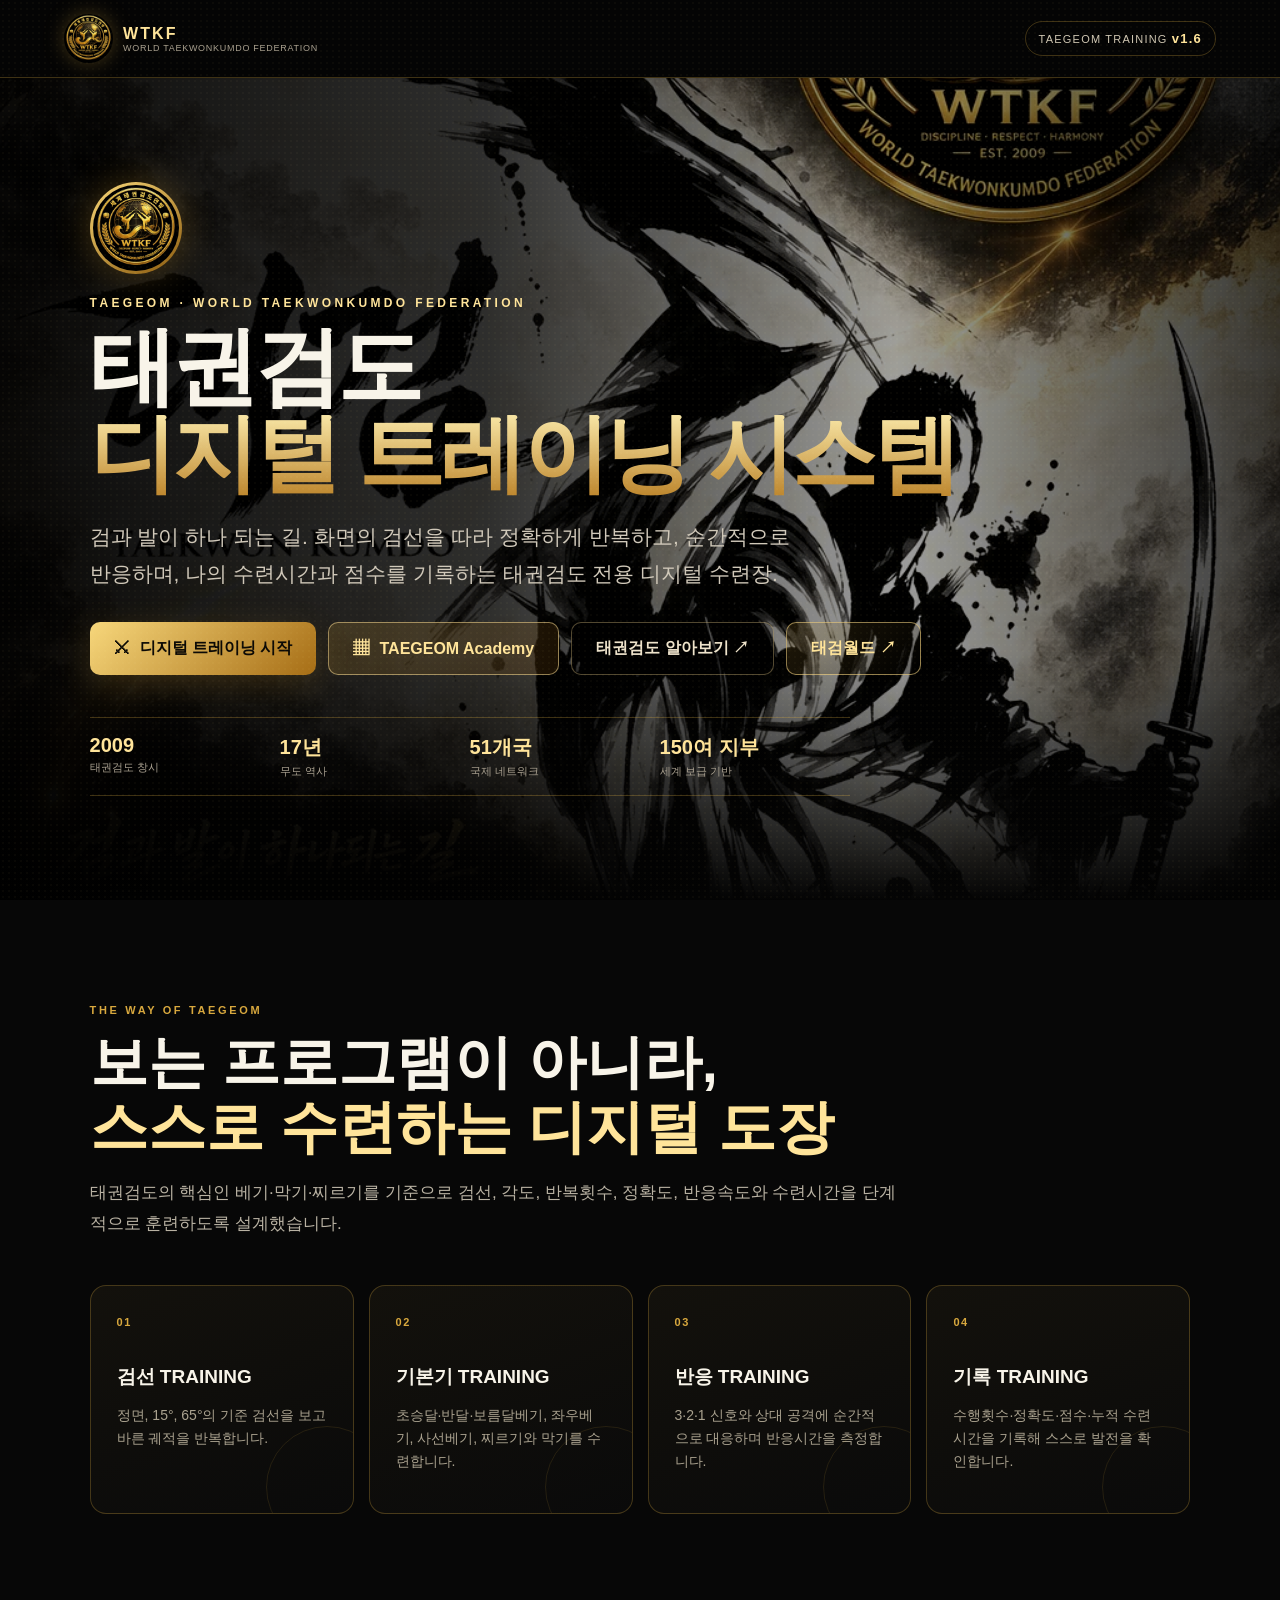
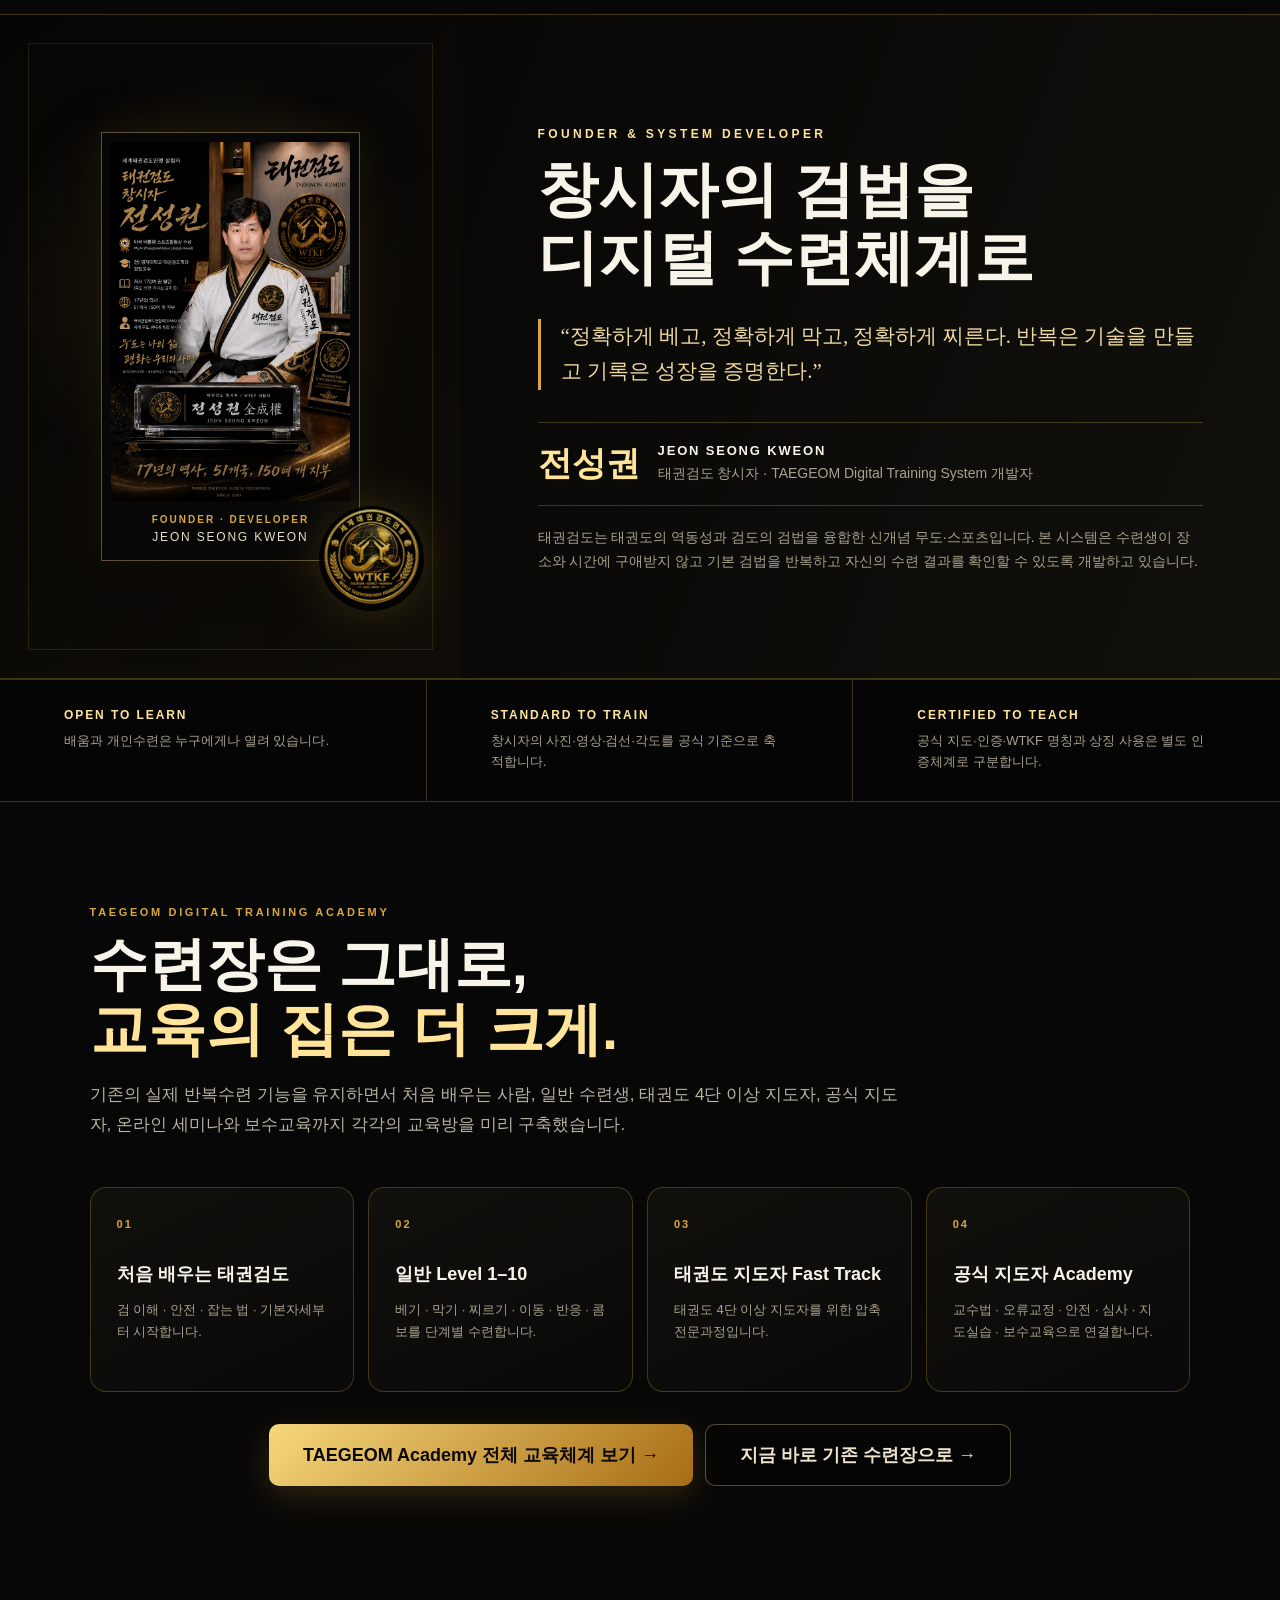
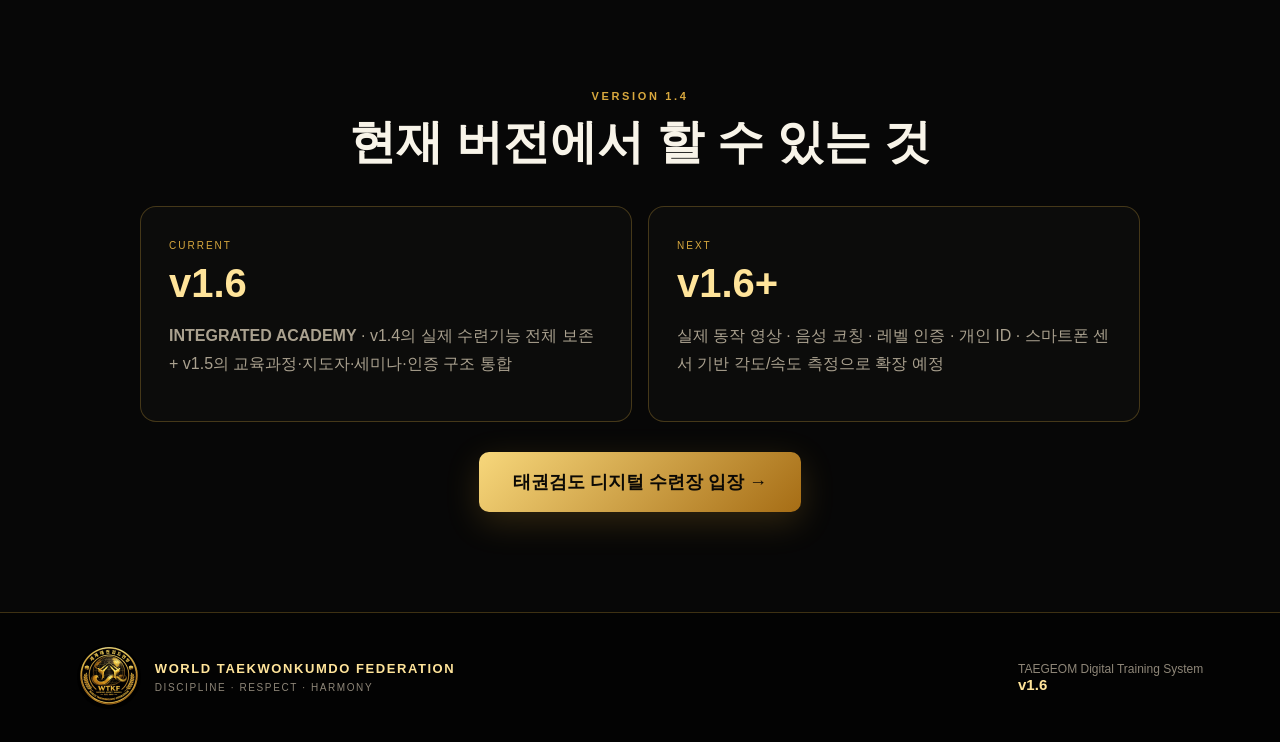
==== commit d8bbe2b1: "Add files via upload" ====
--- a/index.html
+++ b/index.html
@@ -1,73 +1,122 @@
-<!doctype html>
+<!DOCTYPE html>
 <html lang="ko">
 <head>
-<meta charset="utf-8"><meta name="viewport" content="width=device-width,initial-scale=1">
-<title>TAEGEOM Digital Training Academy v1.5</title>
-<link rel="stylesheet" href="style.css">
+  <meta charset="UTF-8" />
+  <meta name="viewport" content="width=device-width, initial-scale=1.0" />
+  <meta name="theme-color" content="#070707" />
+  <meta name="description" content="태권검도 디지털 트레이닝 시스템 - 베기·막기·찌르기·반응·검선·반복 수련 및 기록" />
+  <title>TAEGEOM Digital Training System v1.6</title>
+  <link rel="stylesheet" href="portal.css" />
 </head>
 <body>
-<header class="top">
-  <div class="brand"><span class="mark">⚔</span><div><b>TAEGEOM</b><small>DIGITAL TRAINING ACADEMY</small></div></div>
-  <nav><a href="#academy">교육체계</a><a href="#paths">과정선택</a><a href="#policy">공식정책</a><a href="training.html">수련장</a></nav>
-  <span class="version">VERSION 1.5 · ACADEMY FRAMEWORK</span>
-</header>
+  <div class="gold-noise"></div>
+  <header class="topbar">
+    <a class="brand-mini" href="index.html">
+      <img src="assets/wtkf-logo.webp" alt="세계태권검도연맹 WTKF 로고" />
+      <span><b>WTKF</b><small>WORLD TAEKWONKUMDO FEDERATION</small></span>
+    </a>
+    <div class="version-chip">TAEGEOM TRAINING <b>v1.6</b></div>
+  </header>
 
-<main>
-<section class="hero">
- <div class="heroText">
-  <div class="eyebrow">WORLD TAEKWON KUMDO FEDERATION · WEB BASED TRAINING</div>
-  <h1>배움은 모두에게.<br><em>지도는 인증된 사람에게.</em></h1>
-  <p class="lead">남녀노소 누구나 태권검도를 처음부터 배울 수 있고, 태권도 지도자는 더 빠른 전문 트랙으로 진입하며, 공식 지도자는 단계별 교육·평가·보수교육을 통해 성장하는 글로벌 디지털 교육체계입니다.</p>
-  <div class="actions"><a class="primary" href="#paths">나에게 맞는 과정 찾기 →</a><a class="secondary" href="training.html">현재 디지털 수련장</a></div>
-  <div class="links">
-   <a target="_blank" rel="noopener" href="https://ipma1822-png.github.io/taekwonkumdo/">태권검도 알아보기 ↗</a>
-   <a target="_blank" rel="noopener" href="https://ipma1822-png.github.io/taegeom-world/">태검월드 ↗</a>
-  </div>
- </div>
- <aside class="founder">
-   <img src="assets/visual-1.png" alt="태권검도 창시자 전성권" onerror="this.style.display='none'">
-   <div><small>FOUNDER · SYSTEM DEVELOPER</small><strong>전성권 · JEON SEONG KWEON</strong><p>2009 TAEGEOM 창시 · 디지털 표준교육체계 개발</p></div>
- </aside>
-</section>
+  <main>
+    <section class="hero">
+      <div class="hero-bg"></div>
+      <div class="hero-overlay"></div>
+      <div class="hero-content">
+        <div class="seal-wrap"><img src="assets/wtkf-logo.webp" alt="WTKF 세계태권검도연맹 공식 로고" /></div>
+        <p class="eyebrow">TAEGEOM · WORLD TAEKWONKUMDO FEDERATION</p>
+        <h1>태권검도<br><span>디지털 트레이닝 시스템</span></h1>
+        <p class="lead">검과 발이 하나 되는 길. 화면의 검선을 따라 정확하게 반복하고, 순간적으로 반응하며, 나의 수련시간과 점수를 기록하는 태권검도 전용 디지털 수련장.</p>
+        <div class="hero-actions">
+          <a class="cta primary" href="training.html"><span>⚔</span> 디지털 트레이닝 시작</a>
+          <a class="cta academy-cta" href="academy.html"><span>▦</span> TAEGEOM Academy</a>
+          <a class="cta secondary" href="https://ipma1822-png.github.io/taekwonkumdo/" target="_blank" rel="noopener noreferrer">태권검도 알아보기 ↗</a>
+          <a class="cta secondary taegeom-world" href="https://ipma1822-png.github.io/taegeom-world/" target="_blank" rel="noopener noreferrer">태검월드 ↗</a>
+        </div>
+        <div class="hero-meta">
+          <div><strong>2009</strong><span>태권검도 창시</span></div>
+          <div><strong>17년</strong><span>무도 역사</span></div>
+          <div><strong>51개국</strong><span>국제 네트워크</span></div>
+          <div><strong>150여 지부</strong><span>세계 보급 기반</span></div>
+        </div>
+      </div>
+    </section>
 
-<section class="principles" id="policy">
- <article><b>OPEN TO LEARN</b><span>기초 체험과 자기수련은 누구에게나 열려 있습니다.</span></article>
- <article><b>STANDARD TO TRAIN</b><span>사진·영상·검선·각도·평가 기준을 하나의 표준으로 제공합니다.</span></article>
- <article><b>CERTIFIED TO TEACH</b><span>공식 지도·인증·명칭과 상징 사용은 WTKF 인증체계와 구분합니다.</span></article>
-</section>
+    <section class="intro" id="about">
+      <div class="section-title">
+        <span>THE WAY OF TAEGEOM</span>
+        <h2>보는 프로그램이 아니라,<br><em>스스로 수련하는 디지털 도장</em></h2>
+        <p>태권검도의 핵심인 베기·막기·찌르기를 기준으로 검선, 각도, 반복횟수, 정확도, 반응속도와 수련시간을 단계적으로 훈련하도록 설계했습니다.</p>
+      </div>
+      <div class="feature-grid">
+        <article><b>01</b><h3>검선 TRAINING</h3><p>정면, 15°, 65°의 기준 검선을 보고 바른 궤적을 반복합니다.</p></article>
+        <article><b>02</b><h3>기본기 TRAINING</h3><p>초승달·반달·보름달베기, 좌우베기, 사선베기, 찌르기와 막기를 수련합니다.</p></article>
+        <article><b>03</b><h3>반응 TRAINING</h3><p>3·2·1 신호와 상대 공격에 순간적으로 대응하며 반응시간을 측정합니다.</p></article>
+        <article><b>04</b><h3>기록 TRAINING</h3><p>수행횟수·정확도·점수·누적 수련시간을 기록해 스스로 발전을 확인합니다.</p></article>
+      </div>
+    </section>
 
-<section id="paths" class="section">
- <div class="sectionHead"><span>TRAINING PATHS</span><h2>누구나 시작하지만, 목적에 따라 길은 달라집니다.</h2><p>현재는 교육의 ‘방’을 먼저 완성한 단계입니다. 준비 중인 방도 구조와 진입조건을 미리 확인할 수 있으며, 사진·영상·시험 콘텐츠는 버전별로 순차 탑재됩니다.</p></div>
- <div class="pathGrid">
-  <a class="path active" href="course.html?track=starter"><i>01</i><h3>처음 배우는 태권검도</h3><p>무술 경험이 없어도 검의 명칭·안전·잡는 법·기본자세부터 시작합니다.</p><span>누구나 · 기초과정 →</span></a>
-  <a class="path active" href="course.html?track=general"><i>02</i><h3>일반 수련과정</h3><p>베기·막기·찌르기·이동·연결동작을 단계별로 반복 수련합니다.</p><span>남녀노소 · Level 1–10 →</span></a>
-  <a class="path active" href="course.html?track=tkd"><i>03</i><h3>태권도 지도자 Fast Track</h3><p>태권도 4단 이상 지도자를 위한 압축형 전환 교육 트랙입니다.</p><span>경력자 · 전문과정 →</span></a>
-  <a class="path locked" href="course.html?track=instructor"><i>04</i><h3>공식 지도자 과정</h3><p>교수법·오류교정·안전·심사기준·지도실습을 포함하는 인증 준비과정입니다.</p><span>회원등록·선행과정 필요 🔒</span></a>
-  <a class="path locked" href="course.html?track=academy"><i>05</i><h3>온라인 세미나 · Academy</h3><p>창시자 기준 영상교육, 이론·실기 세미나, 과제와 평가를 통합합니다.</p><span>과정별 개방 예정 🔒</span></a>
-  <a class="path locked" href="course.html?track=renewal"><i>06</i><h3>지도자 보수교육</h3><p>공식 지도자의 정기 기술교정·새 커리큘럼·활동기록을 관리합니다.</p><span>인증 지도자 전용 🔒</span></a>
- </div>
-</section>
+    <section class="founder">
+      <div class="founder-visual">
+        <div class="founder-photo-frame">
+          <img src="assets/founder-jeon.webp" alt="태권검도 창시자 및 디지털 트레이닝 시스템 개발자 전성권" />
+          <div class="photo-caption"><b>FOUNDER · DEVELOPER</b><span>JEON SEONG KWEON</span></div>
+        </div>
+        <div class="founder-emblem"><img src="assets/wtkf-logo.webp" alt="WTKF 세계태권검도연맹 로고" /></div>
+      </div>
+      <div class="founder-copy">
+        <span class="eyebrow">FOUNDER & SYSTEM DEVELOPER</span>
+        <h2>창시자의 검법을<br>디지털 수련체계로</h2>
+        <p class="quote">“정확하게 베고, 정확하게 막고, 정확하게 찌른다. 반복은 기술을 만들고 기록은 성장을 증명한다.”</p>
+        <div class="founder-card">
+          <div class="signature">전성권</div>
+          <div><strong>JEON SEONG KWEON</strong><span>태권검도 창시자 · TAEGEOM Digital Training System 개발자</span></div>
+        </div>
+        <p class="description">태권검도는 태권도의 역동성과 검도의 검법을 융합한 신개념 무도·스포츠입니다. 본 시스템은 수련생이 장소와 시간에 구애받지 않고 기본 검법을 반복하고 자신의 수련 결과를 확인할 수 있도록 개발하고 있습니다.</p>
+      </div>
+    </section>
 
-<section id="academy" class="section dark">
- <div class="sectionHead"><span>ACADEMY MAP</span><h2>TAEGEOM 교육의 집을 먼저 완성합니다.</h2></div>
- <div class="map">
-  <div><b>FOUNDATION</b><p>오리엔테이션 · 안전 · 검 이해 · 검 잡기 · 기본자세 · 예법</p></div>
-  <div><b>CUTTING</b><p>초승달 · 반달 · 보름달 · 좌우 15° · 사선 65° · 연속베기</p></div>
-  <div><b>DEFENSE & THRUST</b><p>찌르기 · 얼굴막기 · 몸통막기 · 아래막기 · 공격판단</p></div>
-  <div><b>MOVEMENT</b><p>전후이동 · 좌우이동 · 거리 · 중심 · 베기와 이동 연결</p></div>
-  <div><b>REACTION</b><p>3·2·1 반응 · 랜덤 공격 · 선택방어 · 콤보 · 시간기록</p></div>
-  <div><b>INSTRUCTOR</b><p>지도법 · 오류교정 · 안전관리 · 수업구성 · 평가 · 지도실습</p></div>
-  <div><b>CERTIFICATION</b><p>수련시간 · 기술점수 · 미션 · 단계승급 · 시험 · QR 인증</p></div>
-  <div><b>CONTINUING EDUCATION</b><p>오프라인 교정 · 지역 세미나 · 정기 보수교육 · 업데이트</p></div>
- </div>
-</section>
+    <section class="policy-band">
+      <div><b>OPEN TO LEARN</b><span>배움과 개인수련은 누구에게나 열려 있습니다.</span></div>
+      <div><b>STANDARD TO TRAIN</b><span>창시자의 사진·영상·검선·각도를 공식 기준으로 축적합니다.</span></div>
+      <div><b>CERTIFIED TO TEACH</b><span>공식 지도·인증·WTKF 명칭과 상징 사용은 별도 인증체계로 구분합니다.</span></div>
+    </section>
 
-<section class="roadmap">
- <div><small>CURRENT RELEASE</small><b>v1.5</b><strong>ACADEMY FRAMEWORK</strong><p>전체 교육과정·트랙·잠금구조·콘텐츠 슬롯 구축</p></div>
- <div><small>NEXT CONTENT</small><b>PHOTO</b><strong>OFFICIAL FORM</strong><p>정면·측면 기준자세와 각도 오버레이</p></div>
- <div><small>NEXT CONTENT</small><b>VIDEO</b><strong>MOTION LIBRARY</strong><p>느린 시범·정상속도·반복수련 영상</p></div>
- <div><small>FUTURE</small><b>SENSOR</b><strong>SMART TRAINING</strong><p>각도·속도·궤적 판정과 개인 데이터</p></div>
-</section>
-</main>
-<footer><b>TAEGEOM DIGITAL TRAINING ACADEMY</b><span>© WTKF · Founder & Developer JEON SEONG KWEON · v1.5</span></footer>
-</body></html>+    <section class="academy-preview">
+      <div class="section-title">
+        <span>TAEGEOM DIGITAL TRAINING ACADEMY</span>
+        <h2>수련장은 그대로,<br><em>교육의 집은 더 크게.</em></h2>
+        <p>기존의 실제 반복수련 기능을 유지하면서 처음 배우는 사람, 일반 수련생, 태권도 4단 이상 지도자, 공식 지도자, 온라인 세미나와 보수교육까지 각각의 교육방을 미리 구축했습니다.</p>
+      </div>
+      <div class="academy-preview-grid">
+        <article><b>01</b><h3>처음 배우는 태권검도</h3><p>검 이해 · 안전 · 잡는 법 · 기본자세부터 시작합니다.</p></article>
+        <article><b>02</b><h3>일반 Level 1–10</h3><p>베기 · 막기 · 찌르기 · 이동 · 반응 · 콤보를 단계별 수련합니다.</p></article>
+        <article><b>03</b><h3>태권도 지도자 Fast Track</h3><p>태권도 4단 이상 지도자를 위한 압축 전문과정입니다.</p></article>
+        <article><b>04</b><h3>공식 지도자 Academy</h3><p>교수법 · 오류교정 · 안전 · 심사 · 지도실습 · 보수교육으로 연결합니다.</p></article>
+      </div>
+      <div class="academy-preview-actions">
+        <a class="cta primary large" href="academy.html">TAEGEOM Academy 전체 교육체계 보기 →</a>
+        <a class="cta secondary large" href="training.html">지금 바로 기존 수련장으로 →</a>
+      </div>
+    </section>
+
+    <section class="roadmap">
+      <div class="section-title compact">
+        <span>VERSION 1.4</span>
+        <h2>현재 버전에서 할 수 있는 것</h2>
+      </div>
+      <div class="version-board">
+        <div class="vnow"><span>CURRENT</span><strong>v1.6</strong><p><b>INTEGRATED ACADEMY</b> · v1.4의 실제 수련기능 전체 보존 + v1.5의 교육과정·지도자·세미나·인증 구조 통합</p></div>
+        <div class="vnext"><span>NEXT</span><strong>v1.6+</strong><p>실제 동작 영상 · 음성 코칭 · 레벨 인증 · 개인 ID · 스마트폰 센서 기반 각도/속도 측정으로 확장 예정</p></div>
+      </div>
+      <a class="cta primary large" href="training.html">태권검도 디지털 수련장 입장 →</a>
+    </section>
+  </main>
+
+  <footer>
+    <img src="assets/wtkf-logo.webp" alt="WTKF" />
+    <div><strong>WORLD TAEKWONKUMDO FEDERATION</strong><span>DISCIPLINE · RESPECT · HARMONY</span></div>
+    <div class="footer-version">TAEGEOM Digital Training System <b>v1.6</b></div>
+  </footer>
+</body>
+</html>
--- a/portal.css
+++ b/portal.css
@@ -0,0 +1,35 @@
+:root{--bg:#070707;--ink:#f8f4e9;--muted:#b9b2a3;--gold:#d8a83e;--gold2:#ffe49a;--line:rgba(216,168,62,.28)}
+*{box-sizing:border-box}html{scroll-behavior:smooth}body{margin:0;background:#070707;color:var(--ink);font-family:Arial,"Noto Sans KR",sans-serif;overflow-x:hidden}.gold-noise{position:fixed;inset:0;pointer-events:none;z-index:99;opacity:.035;background-image:radial-gradient(#ffd166 1px,transparent 1px);background-size:6px 6px;mix-blend-mode:screen}
+.topbar{height:78px;display:flex;align-items:center;justify-content:space-between;padding:0 clamp(18px,5vw,72px);border-bottom:1px solid var(--line);background:rgba(5,5,5,.92);backdrop-filter:blur(12px);position:relative;z-index:20}.brand-mini{display:flex;align-items:center;gap:10px;text-decoration:none;color:white}.brand-mini img{width:49px;height:49px;object-fit:cover;border-radius:50%;filter:drop-shadow(0 0 10px rgba(255,200,70,.25))}.brand-mini span{display:flex;flex-direction:column}.brand-mini b{letter-spacing:.13em;color:var(--gold2)}.brand-mini small{font-size:9px;letter-spacing:.08em;color:#a9a08f}.version-chip{font-size:11px;letter-spacing:.11em;border:1px solid var(--line);border-radius:999px;padding:9px 13px;color:#cfc6b2}.version-chip b{color:var(--gold2);font-size:13px}
+.hero{min-height:calc(100vh - 78px);position:relative;display:flex;align-items:center;overflow:hidden}.hero-bg{position:absolute;inset:0;background-image:url('assets/taegeom-hero.webp');background-size:cover;background-position:center 38%;filter:saturate(.82) contrast(1.08)}.hero-overlay{position:absolute;inset:0;background:linear-gradient(90deg,rgba(0,0,0,.96) 0%,rgba(0,0,0,.82) 38%,rgba(0,0,0,.38) 70%,rgba(0,0,0,.78) 100%),linear-gradient(0deg,#070707 0%,transparent 30%)}.hero-content{position:relative;z-index:3;width:min(920px,90vw);margin-left:clamp(22px,7vw,118px);padding:70px 0}.seal-wrap{width:92px;height:92px;border-radius:50%;padding:3px;background:linear-gradient(145deg,#f9d777,#8a5a0d);box-shadow:0 0 36px rgba(225,168,45,.28)}.seal-wrap img{width:100%;height:100%;border-radius:50%;object-fit:cover}.eyebrow{display:block;margin-top:22px;color:var(--gold2);font-weight:800;font-size:12px;letter-spacing:.28em}.hero h1{margin:13px 0 18px;font-size:clamp(43px,7vw,86px);line-height:1.02;letter-spacing:-.04em}.hero h1 span{color:transparent;background:linear-gradient(180deg,#fff1b3,#ba8127);-webkit-background-clip:text;background-clip:text}.lead{font-size:clamp(16px,2vw,21px);line-height:1.75;color:#d0c8b9;max-width:720px}.hero-actions{display:flex;gap:12px;flex-wrap:wrap;margin-top:30px}.cta{display:inline-flex;align-items:center;justify-content:center;gap:10px;padding:15px 24px;border-radius:10px;text-decoration:none;font-weight:800;transition:.2s}.cta.primary{background:linear-gradient(135deg,#f7d77b,#a66d15);color:#0b0905;box-shadow:0 10px 34px rgba(214,160,50,.2)}.cta.primary:hover{transform:translateY(-2px);filter:brightness(1.08)}.cta.secondary{border:1px solid rgba(255,225,150,.32);color:#eee3cb;background:rgba(0,0,0,.26)}.hero-meta{display:grid;grid-template-columns:repeat(4,minmax(100px,1fr));max-width:760px;margin-top:42px;border-top:1px solid var(--line);border-bottom:1px solid var(--line)}.hero-meta div{padding:16px 16px 16px 0}.hero-meta strong{display:block;font-size:20px;color:var(--gold2)}.hero-meta span{font-size:11px;color:#a9a090}
+.intro,.roadmap{padding:100px clamp(20px,7vw,110px);max-width:1500px;margin:auto}.section-title{max-width:820px;margin-bottom:46px}.section-title>span{color:var(--gold);letter-spacing:.24em;font-size:11px;font-weight:800}.section-title h2{font-size:clamp(32px,5vw,58px);line-height:1.12;margin:12px 0 18px}.section-title h2 em{font-style:normal;color:var(--gold2)}.section-title p{color:var(--muted);line-height:1.8;font-size:17px}.feature-grid{display:grid;grid-template-columns:repeat(4,1fr);gap:15px}.feature-grid article{min-height:220px;background:linear-gradient(160deg,#13110c,#0a0a0a);border:1px solid var(--line);padding:26px;border-radius:16px;position:relative;overflow:hidden}.feature-grid article::after{content:"";position:absolute;right:-35px;bottom:-35px;width:120px;height:120px;border:1px solid rgba(216,168,62,.12);border-radius:50%}.feature-grid b{font-size:11px;color:var(--gold);letter-spacing:.14em}.feature-grid h3{font-size:19px;margin:34px 0 10px}.feature-grid p{color:#aaa28f;line-height:1.65;font-size:14px}
+.founder{display:grid;grid-template-columns:minmax(320px,.9fr) minmax(360px,1.1fr);min-height:760px;border-top:1px solid var(--line);border-bottom:1px solid var(--line);background:linear-gradient(110deg,#030303,#11100c)}.founder-image{position:relative;overflow:hidden;min-height:620px}.founder-image img{width:100%;height:100%;object-fit:cover;object-position:center}.founder-image::after{content:"";position:absolute;inset:0;background:linear-gradient(90deg,transparent 55%,#0b0a08 100%),linear-gradient(0deg,rgba(0,0,0,.48),transparent 45%)}.founder-copy{padding:90px clamp(30px,6vw,100px);align-self:center}.founder-copy h2{font-size:clamp(34px,5vw,60px);line-height:1.12;margin:15px 0 28px}.quote{font-family:Georgia,"Noto Serif KR",serif;font-size:21px;line-height:1.7;color:#edd9a0;border-left:3px solid var(--gold);padding-left:20px}.founder-card{display:flex;align-items:center;gap:18px;margin:32px 0 20px;padding:18px 0;border-top:1px solid var(--line);border-bottom:1px solid var(--line)}.signature{font-family:Georgia,"Noto Serif KR",serif;font-weight:800;font-size:34px;color:var(--gold2)}.founder-card div:last-child{display:flex;flex-direction:column;gap:4px}.founder-card strong{font-size:13px;letter-spacing:.14em}.founder-card span,.description{color:#aaa18e;line-height:1.7;font-size:14px}
+.roadmap{text-align:center}.roadmap .section-title{margin:0 auto 38px}.section-title.compact h2{font-size:clamp(30px,4vw,47px)}.version-board{display:grid;grid-template-columns:1fr 1fr;gap:16px;max-width:1000px;margin:0 auto 30px;text-align:left}.version-board>div{padding:28px;border:1px solid var(--line);border-radius:16px;background:#0c0c0b}.version-board span{font-size:10px;letter-spacing:.2em;color:var(--gold)}.version-board strong{font-size:40px;display:block;color:var(--gold2);margin:8px 0}.version-board p{color:#aaa18f;line-height:1.7}.cta.large{padding:18px 34px;font-size:18px}
+footer{min-height:130px;border-top:1px solid var(--line);display:flex;align-items:center;gap:14px;padding:26px clamp(20px,6vw,90px);background:#030303}footer img{width:64px;height:64px;border-radius:50%;object-fit:cover}footer div{display:flex;flex-direction:column}footer strong{font-size:13px;letter-spacing:.12em;color:var(--gold2)}footer span{font-size:10px;color:#8e8678;letter-spacing:.16em;margin-top:6px}.footer-version{margin-left:auto;color:#8e8678;font-size:12px}.footer-version b{color:var(--gold2);font-size:15px}
+@media(max-width:980px){.feature-grid{grid-template-columns:1fr 1fr}.founder{grid-template-columns:1fr}.founder-image{height:700px}.hero-meta{grid-template-columns:1fr 1fr}.version-board{grid-template-columns:1fr}}
+@media(max-width:620px){.topbar{height:66px}.brand-mini small{display:none}.brand-mini img{width:42px;height:42px}.version-chip{font-size:9px}.hero{min-height:860px}.hero-content{margin-left:24px;margin-right:24px;padding:42px 0}.seal-wrap{width:72px;height:72px}.hero h1{font-size:44px}.hero-actions{flex-direction:column}.hero-meta{grid-template-columns:1fr 1fr}.feature-grid{grid-template-columns:1fr}.intro,.roadmap{padding:70px 20px}.founder-copy{padding:60px 24px}.founder-image{height:540px;min-height:0}footer{flex-wrap:wrap}.footer-version{margin-left:0;width:100%;margin-top:8px}}
+
+/* v1.4 portal refinements */
+.cta.taegeom-world{border-color:rgba(255,220,136,.55);background:linear-gradient(135deg,rgba(216,168,62,.15),rgba(0,0,0,.30));color:var(--gold2)}
+.founder{grid-template-columns:minmax(300px,.72fr) minmax(420px,1.28fr);min-height:620px;position:relative;overflow:hidden}
+.founder-visual{display:flex;align-items:center;justify-content:center;position:relative;padding:70px clamp(25px,5vw,70px);background:radial-gradient(circle at 45% 40%,rgba(216,168,62,.13),transparent 45%),linear-gradient(145deg,#050505,#100d08)}
+.founder-visual::before{content:"";position:absolute;inset:28px;border:1px solid rgba(216,168,62,.14);pointer-events:none}
+.founder-photo-frame{position:relative;width:min(330px,78%);border:1px solid rgba(255,222,143,.34);padding:9px;background:#070707;box-shadow:0 24px 65px rgba(0,0,0,.48),0 0 36px rgba(216,168,62,.10);z-index:2}
+.founder-photo-frame img{display:block;width:100%;height:auto;aspect-ratio:2/3;object-fit:cover;object-position:center top;filter:saturate(.9) contrast(1.03)}
+.photo-caption{display:flex;flex-direction:column;padding:13px 8px 7px;text-align:center;gap:5px}.photo-caption b{font-size:10px;letter-spacing:.2em;color:var(--gold)}.photo-caption span{font-size:12px;letter-spacing:.15em;color:#e8ddc6}
+.founder-emblem{position:absolute;right:8%;bottom:10%;width:105px;height:105px;border-radius:50%;opacity:.8;filter:drop-shadow(0 0 24px rgba(216,168,62,.25));z-index:3}.founder-emblem img{width:100%;height:100%;object-fit:cover;border-radius:50%}
+@media(max-width:980px){.founder{grid-template-columns:1fr}.founder-visual{min-height:560px}.founder-photo-frame{width:min(310px,70vw)}.founder-emblem{right:18%;bottom:9%}}
+@media(max-width:620px){.founder-visual{min-height:470px;padding:52px 18px}.founder-photo-frame{width:min(255px,75vw)}.founder-emblem{width:78px;height:78px;right:10%;bottom:7%}}
+
+/* v1.6 Integrated Academy additions */
+.cta.academy-cta{border:1px solid rgba(255,225,150,.52);background:linear-gradient(135deg,rgba(216,168,62,.18),rgba(92,55,9,.28));color:var(--gold2)}
+.policy-band{display:grid;grid-template-columns:repeat(3,1fr);border-top:1px solid var(--line);border-bottom:1px solid var(--line);background:#050505}
+.policy-band>div{padding:28px clamp(22px,5vw,70px);border-right:1px solid var(--line)}
+.policy-band>div:last-child{border-right:0}.policy-band b{display:block;color:var(--gold2);font-size:12px;letter-spacing:.16em;margin-bottom:8px}.policy-band span{color:#a9a08f;font-size:13px;line-height:1.65}
+.academy-preview{padding:100px clamp(20px,7vw,110px);max-width:1500px;margin:auto}
+.academy-preview-grid{display:grid;grid-template-columns:repeat(4,1fr);gap:14px}
+.academy-preview-grid article{min-height:205px;padding:26px;border:1px solid var(--line);border-radius:16px;background:linear-gradient(155deg,#11100c,#090909)}
+.academy-preview-grid b{font-size:11px;color:var(--gold);letter-spacing:.18em}.academy-preview-grid h3{font-size:18px;margin:30px 0 10px}.academy-preview-grid p{font-size:13px;line-height:1.7;color:#aaa18f}
+.academy-preview-actions{display:flex;gap:12px;justify-content:center;flex-wrap:wrap;margin-top:32px}
+@media(max-width:980px){.academy-preview-grid{grid-template-columns:1fr 1fr}.policy-band{grid-template-columns:1fr}.policy-band>div{border-right:0;border-bottom:1px solid var(--line)}}
+@media(max-width:620px){.academy-preview{padding:70px 20px}.academy-preview-grid{grid-template-columns:1fr}}
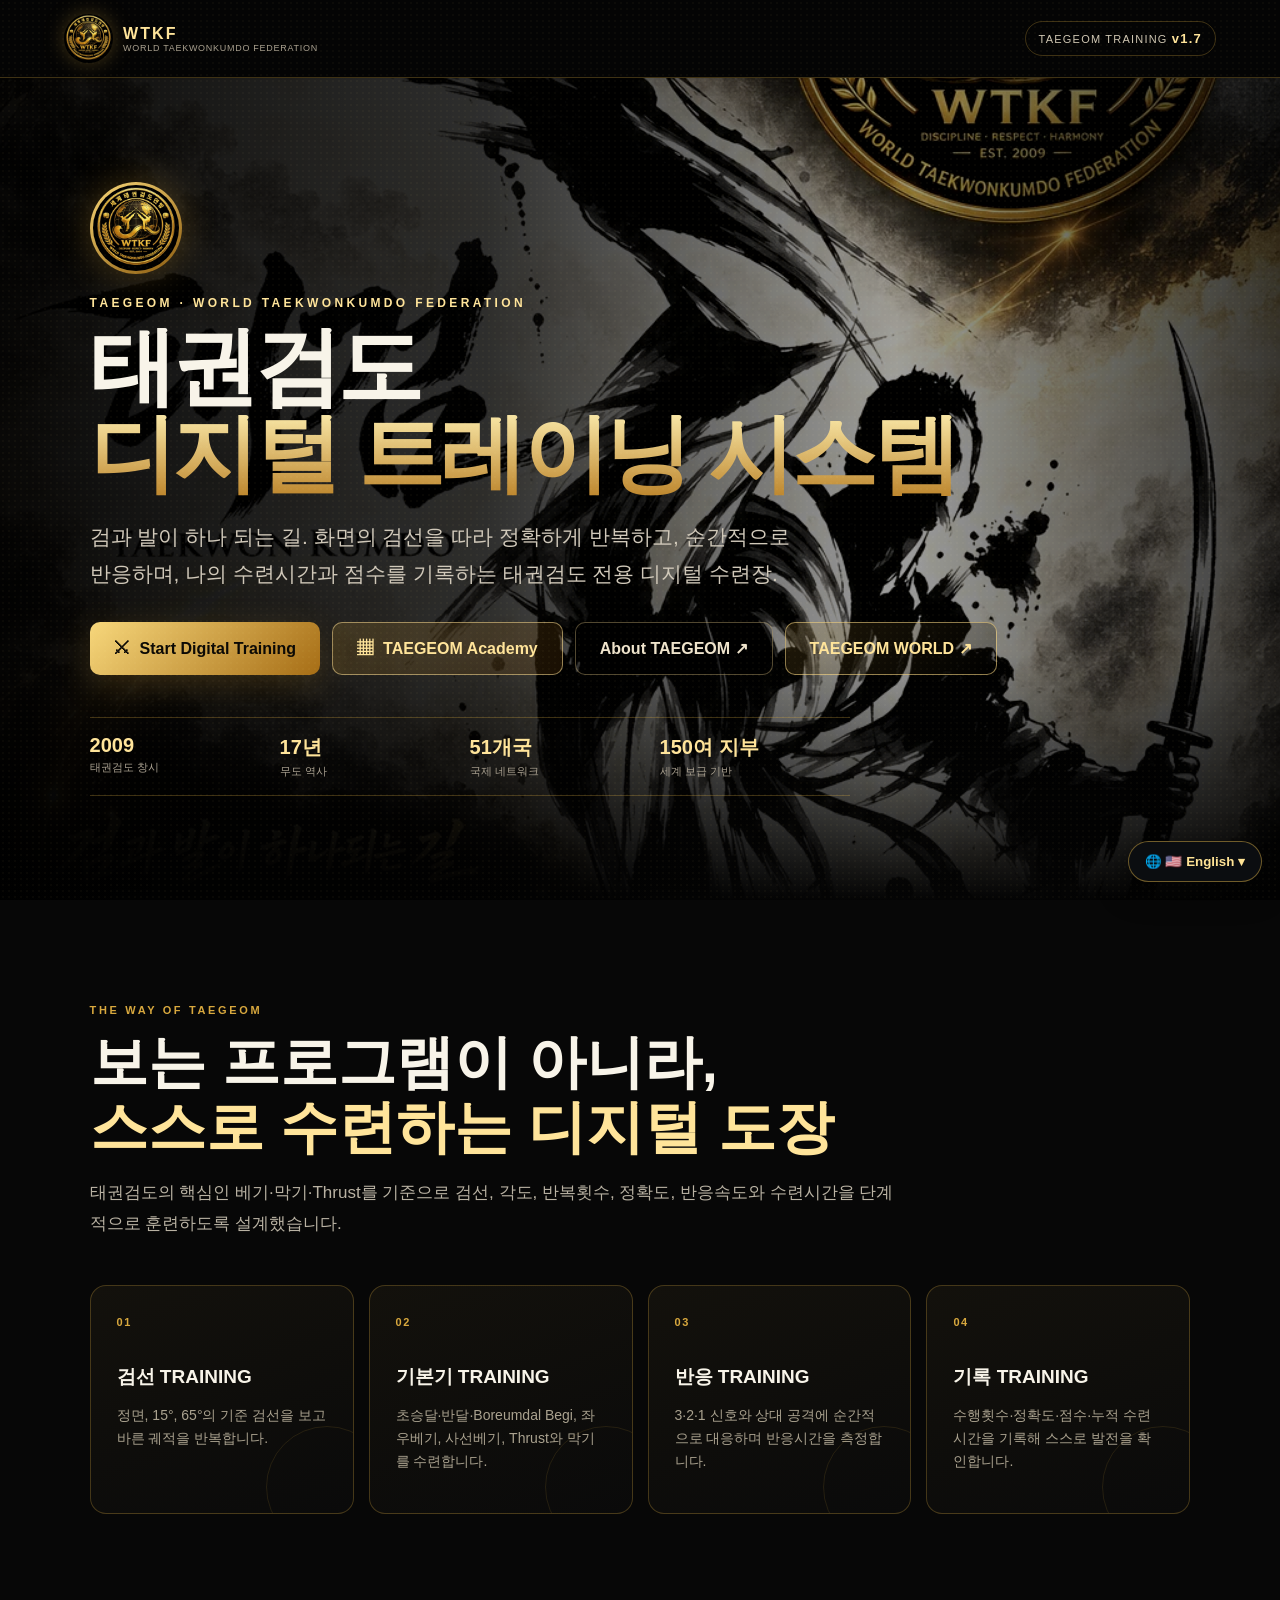
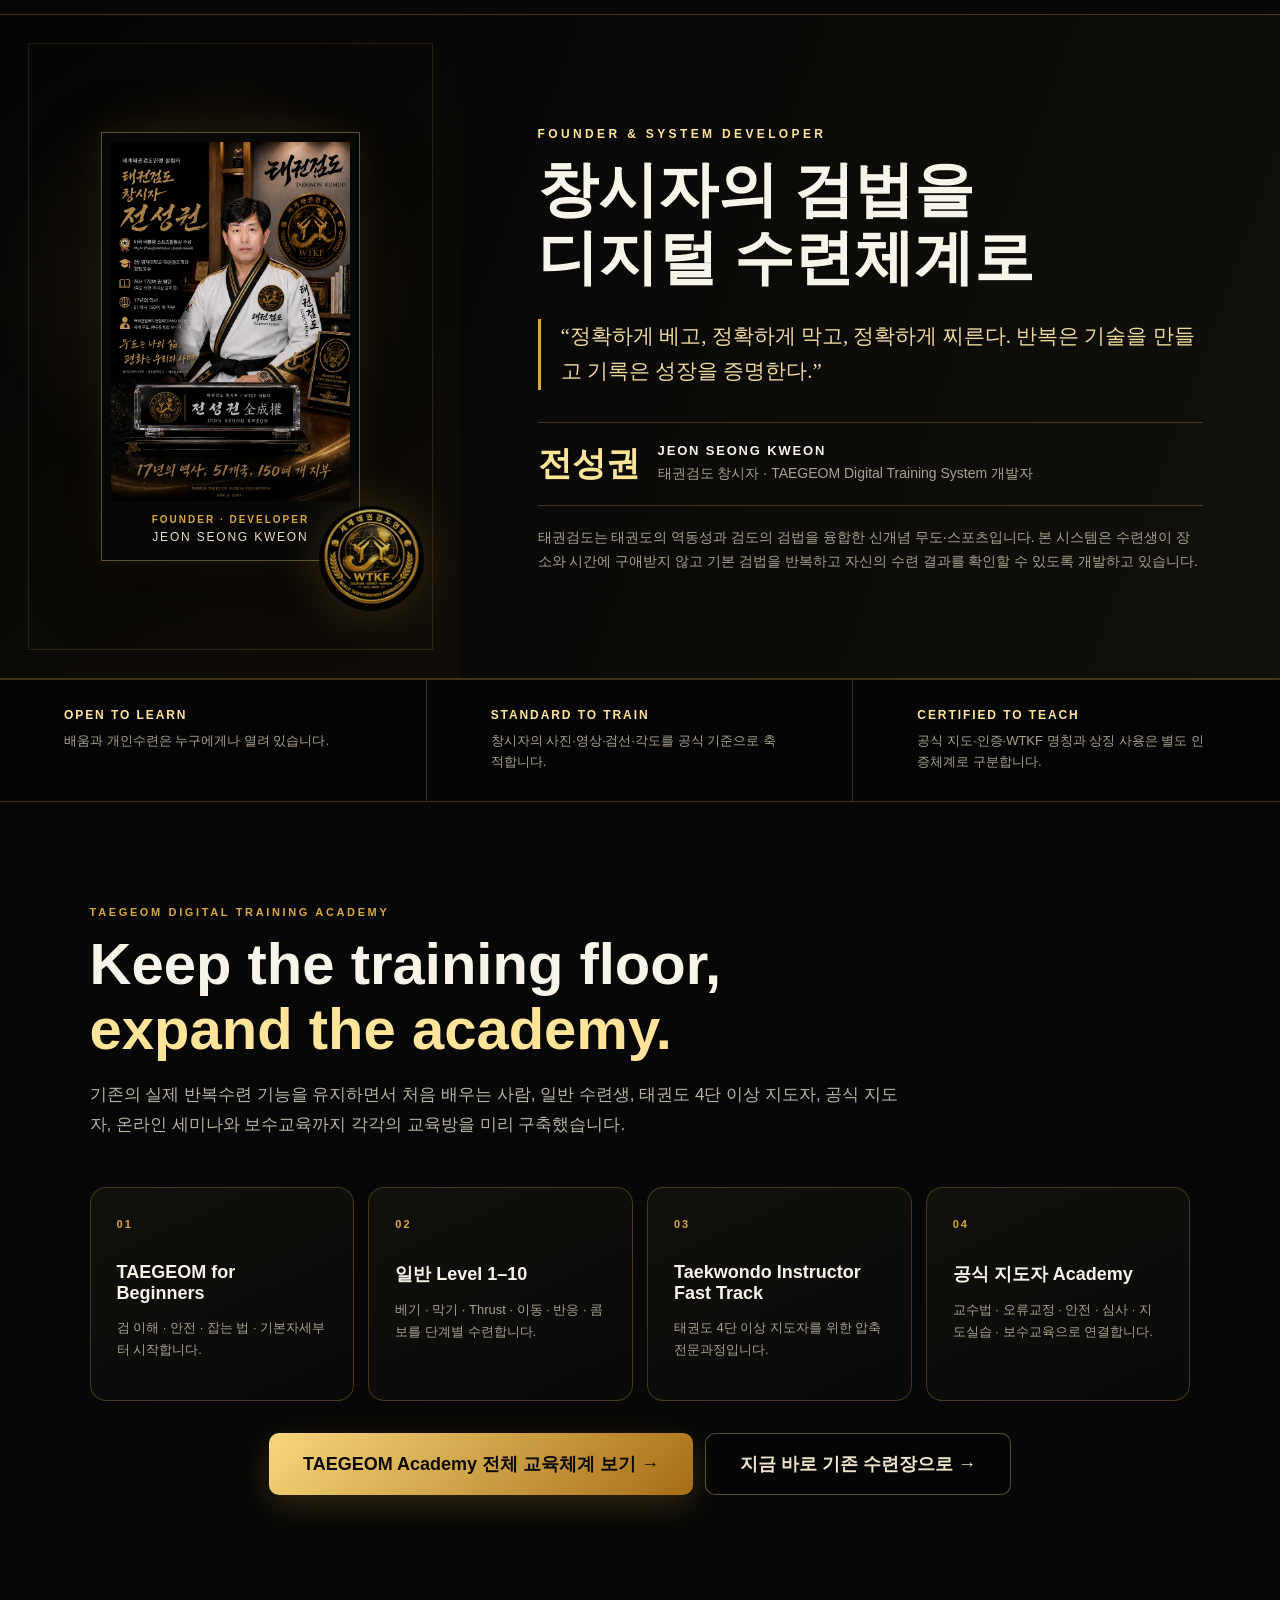
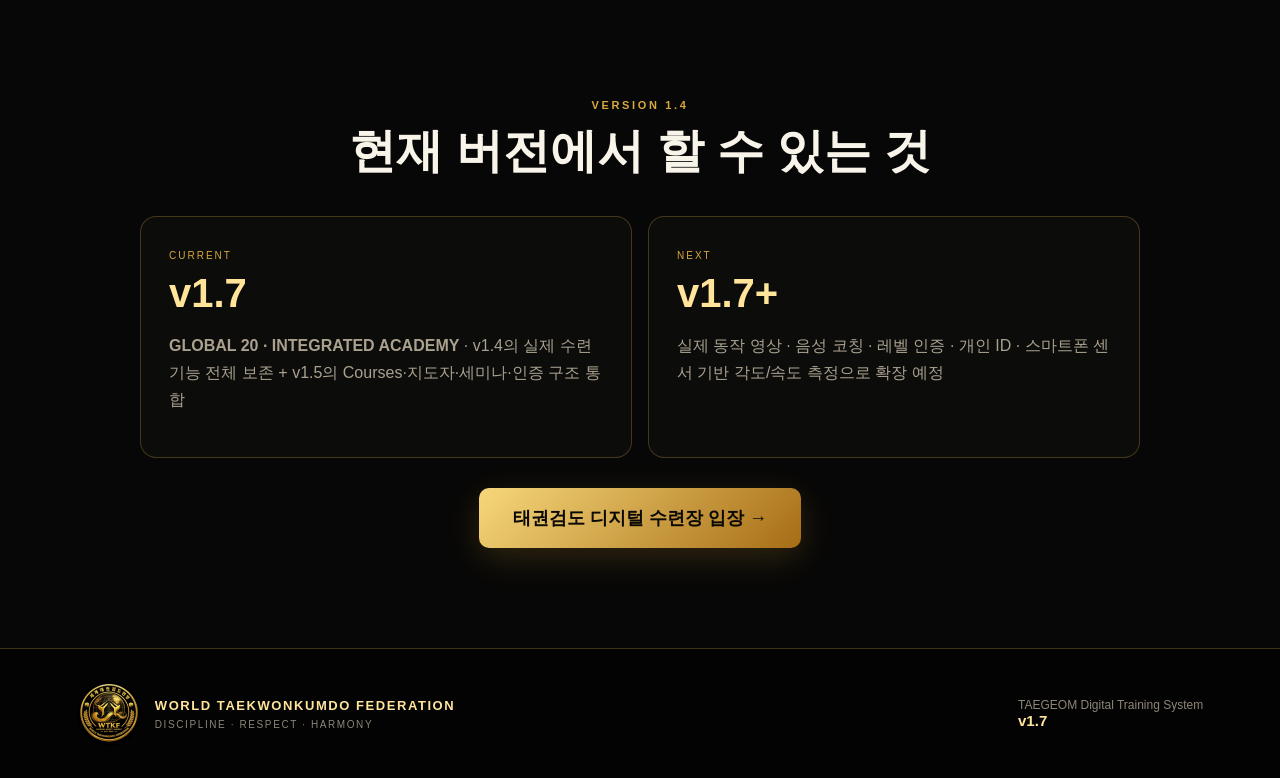
==== commit 61a83a04: "Add files via upload" ====
--- a/index.html
+++ b/index.html
@@ -5,8 +5,9 @@
   <meta name="viewport" content="width=device-width, initial-scale=1.0" />
   <meta name="theme-color" content="#070707" />
   <meta name="description" content="태권검도 디지털 트레이닝 시스템 - 베기·막기·찌르기·반응·검선·반복 수련 및 기록" />
-  <title>TAEGEOM Digital Training System v1.6</title>
+  <title>TAEGEOM Digital Training System v1.7</title>
   <link rel="stylesheet" href="portal.css" />
+<link rel="stylesheet" href="i18n.css">
 </head>
 <body>
   <div class="gold-noise"></div>
@@ -15,7 +16,7 @@
       <img src="assets/wtkf-logo.webp" alt="세계태권검도연맹 WTKF 로고" />
       <span><b>WTKF</b><small>WORLD TAEKWONKUMDO FEDERATION</small></span>
     </a>
-    <div class="version-chip">TAEGEOM TRAINING <b>v1.6</b></div>
+    <div class="version-chip">TAEGEOM TRAINING <b>v1.7</b></div>
   </header>
 
   <main>
@@ -106,8 +107,8 @@
         <h2>현재 버전에서 할 수 있는 것</h2>
       </div>
       <div class="version-board">
-        <div class="vnow"><span>CURRENT</span><strong>v1.6</strong><p><b>INTEGRATED ACADEMY</b> · v1.4의 실제 수련기능 전체 보존 + v1.5의 교육과정·지도자·세미나·인증 구조 통합</p></div>
-        <div class="vnext"><span>NEXT</span><strong>v1.6+</strong><p>실제 동작 영상 · 음성 코칭 · 레벨 인증 · 개인 ID · 스마트폰 센서 기반 각도/속도 측정으로 확장 예정</p></div>
+        <div class="vnow"><span>CURRENT</span><strong>v1.7</strong><p><b>GLOBAL 20 · INTEGRATED ACADEMY</b> · v1.4의 실제 수련기능 전체 보존 + v1.5의 교육과정·지도자·세미나·인증 구조 통합</p></div>
+        <div class="vnext"><span>NEXT</span><strong>v1.7+</strong><p>실제 동작 영상 · 음성 코칭 · 레벨 인증 · 개인 ID · 스마트폰 센서 기반 각도/속도 측정으로 확장 예정</p></div>
       </div>
       <a class="cta primary large" href="training.html">태권검도 디지털 수련장 입장 →</a>
     </section>
@@ -116,7 +117,8 @@
   <footer>
     <img src="assets/wtkf-logo.webp" alt="WTKF" />
     <div><strong>WORLD TAEKWONKUMDO FEDERATION</strong><span>DISCIPLINE · RESPECT · HARMONY</span></div>
-    <div class="footer-version">TAEGEOM Digital Training System <b>v1.6</b></div>
+    <div class="footer-version">TAEGEOM Digital Training System <b>v1.7</b></div>
   </footer>
+<script src="i18n.js"></script>
 </body>
 </html>
--- a/portal.css
+++ b/portal.css
@@ -33,3 +33,5 @@
 .academy-preview-actions{display:flex;gap:12px;justify-content:center;flex-wrap:wrap;margin-top:32px}
 @media(max-width:980px){.academy-preview-grid{grid-template-columns:1fr 1fr}.policy-band{grid-template-columns:1fr}.policy-band>div{border-right:0;border-bottom:1px solid var(--line)}}
 @media(max-width:620px){.academy-preview{padding:70px 20px}.academy-preview-grid{grid-template-columns:1fr}}
+
+.global20-badge{display:inline-block;margin-bottom:12px;padding:8px 12px;border:1px solid rgba(221,176,72,.42);border-radius:20px;color:#ffe28d;background:rgba(198,145,34,.08);font-size:10px;font-weight:900;letter-spacing:.12em}
--- a/i18n.css
+++ b/i18n.css
@@ -0,0 +1 @@
+.tg-language{position:fixed;right:18px;bottom:18px;z-index:9999;font-family:Arial,"Noto Sans KR",sans-serif}.tg-lang-button{background:#0b0d10;color:#ffe395;border:1px solid rgba(222,177,72,.48);box-shadow:0 8px 30px #0009;border-radius:28px;padding:12px 16px;font-weight:800;cursor:pointer}.tg-lang-menu{display:none;position:absolute;right:0;bottom:52px;width:310px;max-height:65vh;overflow:auto;background:#090c10;border:1px solid rgba(222,177,72,.4);box-shadow:0 18px 55px #000;border-radius:14px;padding:10px}.tg-lang-menu.open{display:grid;grid-template-columns:1fr 1fr;gap:5px}.tg-lang-title{grid-column:1/-1;color:#d9ad49;font-size:10px;letter-spacing:.14em;padding:8px}.tg-lang-menu button{border:1px solid #252c33;background:#10151b;color:#e9edf0;text-align:left;padding:9px;border-radius:7px;cursor:pointer;font-size:12px}.tg-lang-menu button:hover{border-color:#b78d38}.tg-lang-menu span{margin-left:4px}[dir=rtl] .tg-language{right:auto;left:18px}[dir=rtl] .tg-lang-menu{right:auto;left:0}@media(max-width:560px){.tg-language{right:10px;bottom:10px}.tg-lang-menu{width:min(92vw,310px)}.tg-lang-current{font-size:11px}}
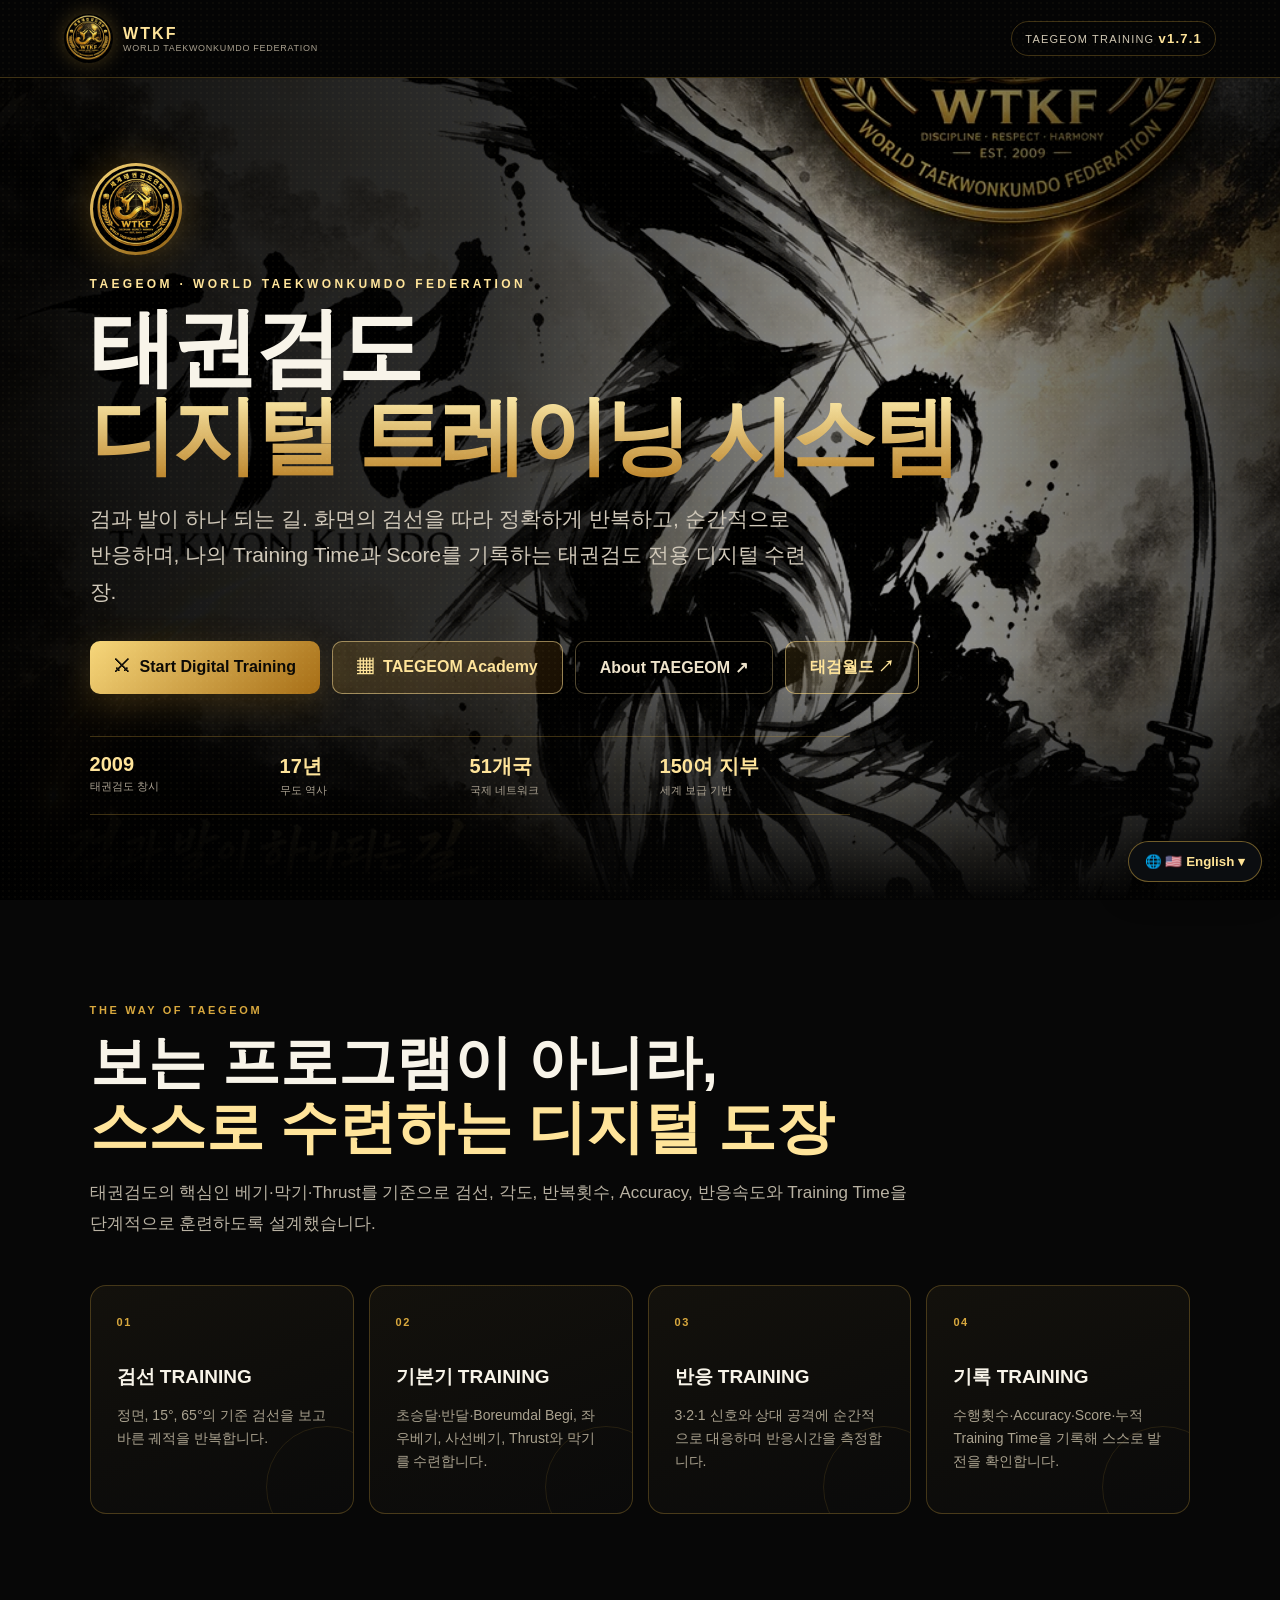
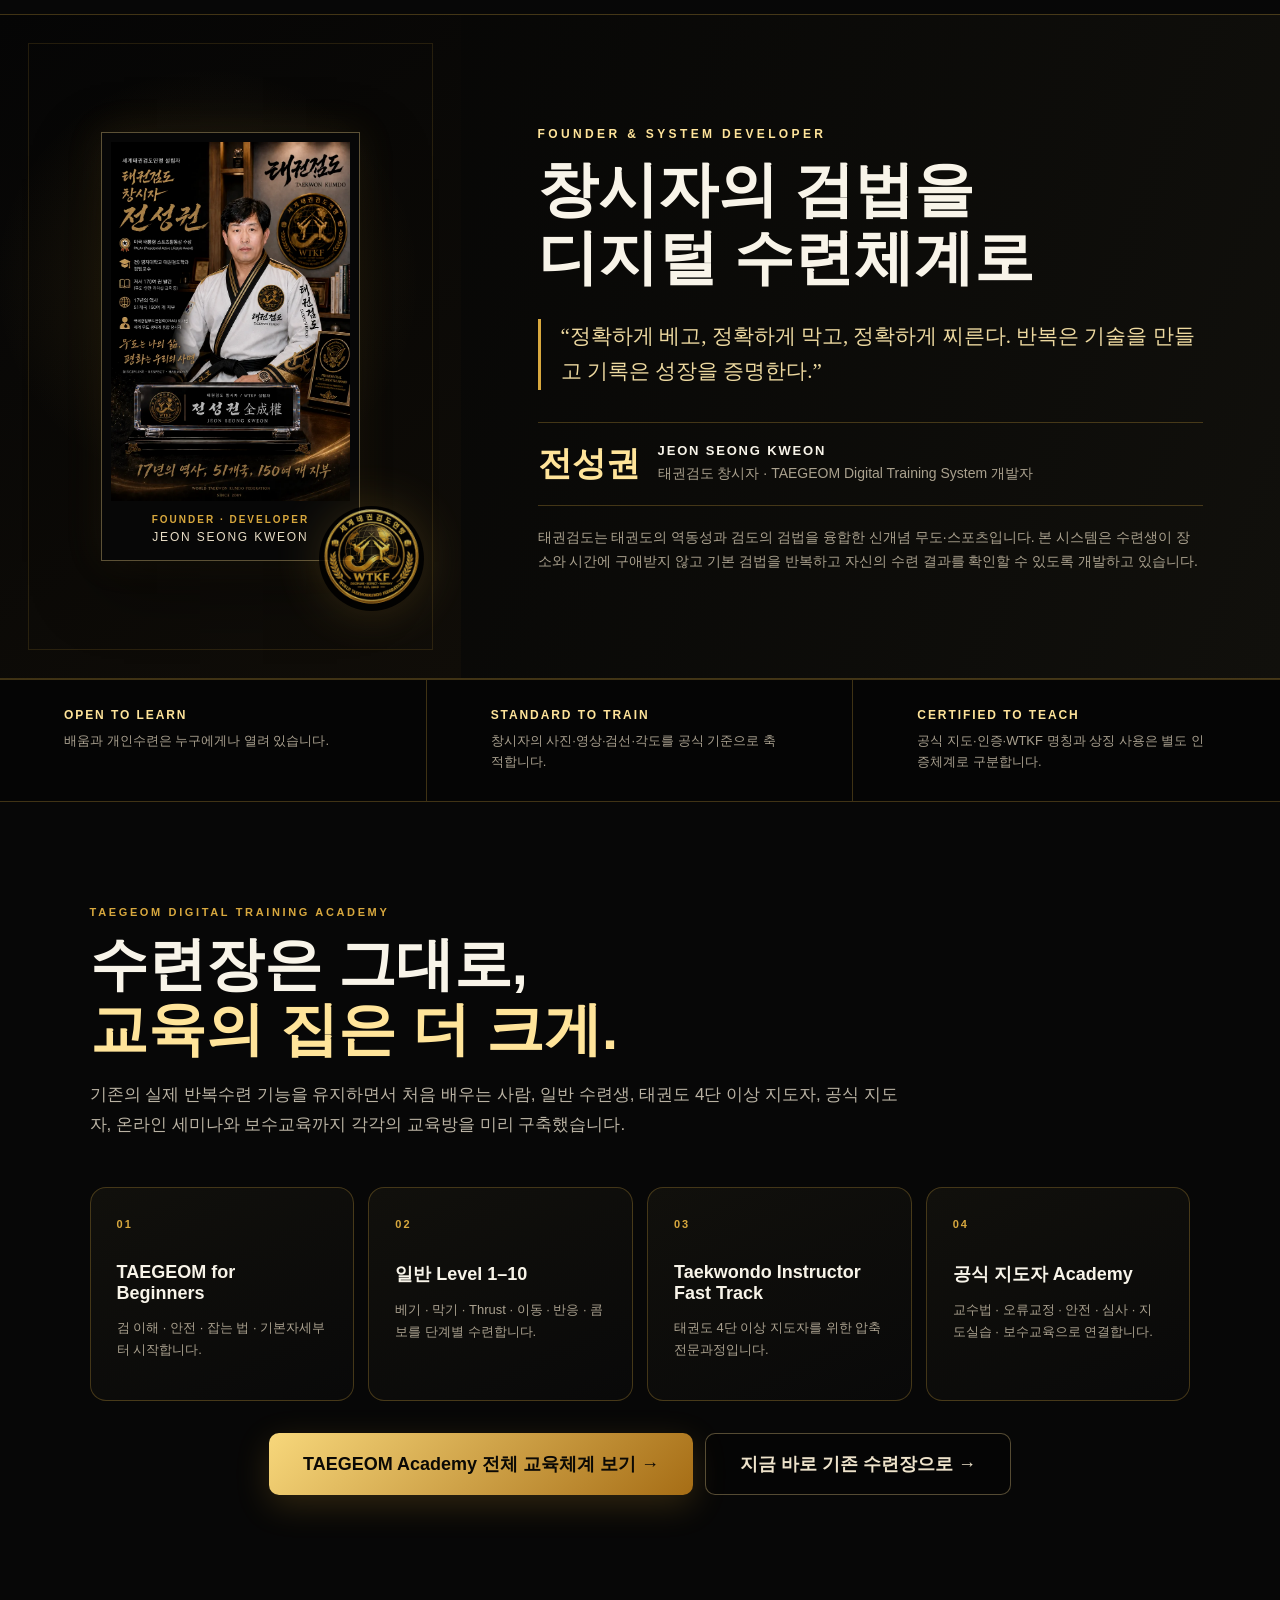
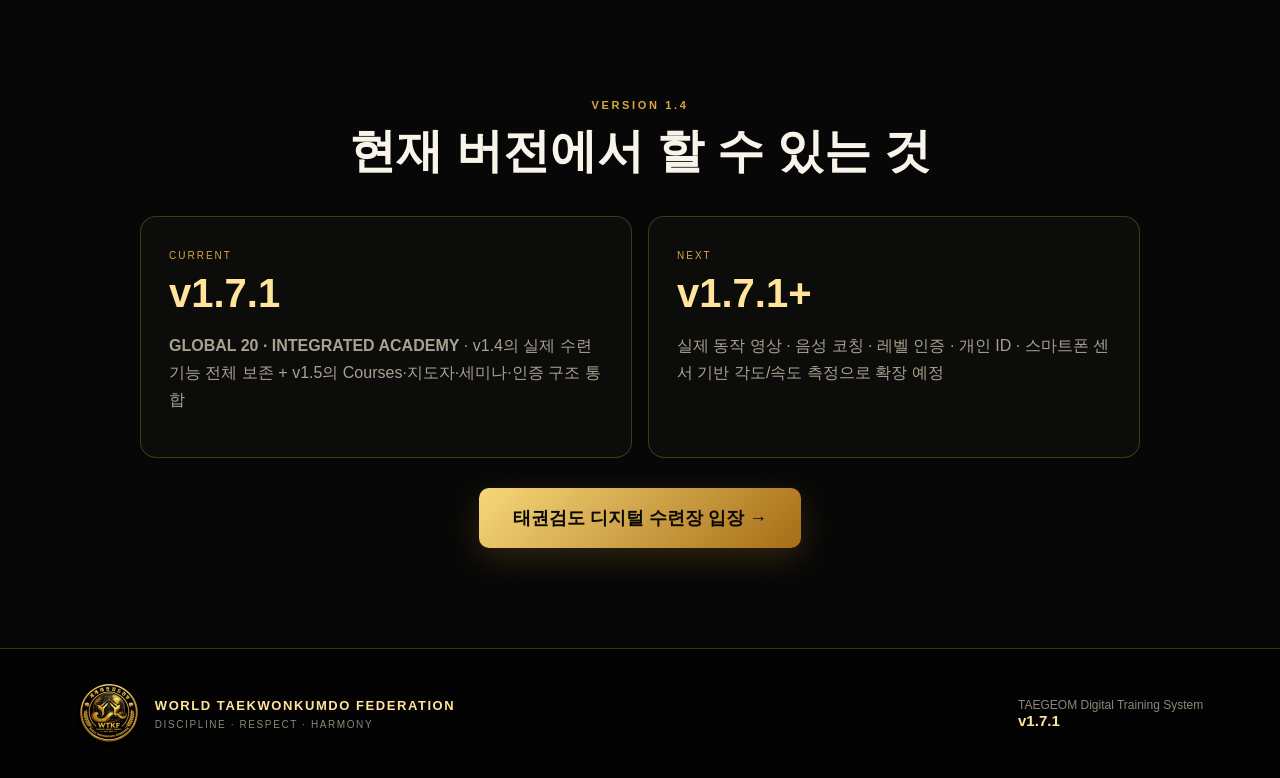
==== commit e4c14089: "Add files via upload" ====
--- a/index.html
+++ b/index.html
@@ -5,7 +5,7 @@
   <meta name="viewport" content="width=device-width, initial-scale=1.0" />
   <meta name="theme-color" content="#070707" />
   <meta name="description" content="태권검도 디지털 트레이닝 시스템 - 베기·막기·찌르기·반응·검선·반복 수련 및 기록" />
-  <title>TAEGEOM Digital Training System v1.7</title>
+  <title>TAEGEOM Digital Training System v1.7.1</title>
   <link rel="stylesheet" href="portal.css" />
 <link rel="stylesheet" href="i18n.css">
 </head>
@@ -16,7 +16,7 @@
       <img src="assets/wtkf-logo.webp" alt="세계태권검도연맹 WTKF 로고" />
       <span><b>WTKF</b><small>WORLD TAEKWONKUMDO FEDERATION</small></span>
     </a>
-    <div class="version-chip">TAEGEOM TRAINING <b>v1.7</b></div>
+    <div class="version-chip">TAEGEOM TRAINING <b>v1.7.1</b></div>
   </header>
 
   <main>
@@ -107,8 +107,8 @@
         <h2>현재 버전에서 할 수 있는 것</h2>
       </div>
       <div class="version-board">
-        <div class="vnow"><span>CURRENT</span><strong>v1.7</strong><p><b>GLOBAL 20 · INTEGRATED ACADEMY</b> · v1.4의 실제 수련기능 전체 보존 + v1.5의 교육과정·지도자·세미나·인증 구조 통합</p></div>
-        <div class="vnext"><span>NEXT</span><strong>v1.7+</strong><p>실제 동작 영상 · 음성 코칭 · 레벨 인증 · 개인 ID · 스마트폰 센서 기반 각도/속도 측정으로 확장 예정</p></div>
+        <div class="vnow"><span>CURRENT</span><strong>v1.7.1</strong><p><b>GLOBAL 20 · INTEGRATED ACADEMY</b> · v1.4의 실제 수련기능 전체 보존 + v1.5의 교육과정·지도자·세미나·인증 구조 통합</p></div>
+        <div class="vnext"><span>NEXT</span><strong>v1.7.1+</strong><p>실제 동작 영상 · 음성 코칭 · 레벨 인증 · 개인 ID · 스마트폰 센서 기반 각도/속도 측정으로 확장 예정</p></div>
       </div>
       <a class="cta primary large" href="training.html">태권검도 디지털 수련장 입장 →</a>
     </section>
@@ -117,7 +117,7 @@
   <footer>
     <img src="assets/wtkf-logo.webp" alt="WTKF" />
     <div><strong>WORLD TAEKWONKUMDO FEDERATION</strong><span>DISCIPLINE · RESPECT · HARMONY</span></div>
-    <div class="footer-version">TAEGEOM Digital Training System <b>v1.7</b></div>
+    <div class="footer-version">TAEGEOM Digital Training System <b>v1.7.1</b></div>
   </footer>
 <script src="i18n.js"></script>
 </body>
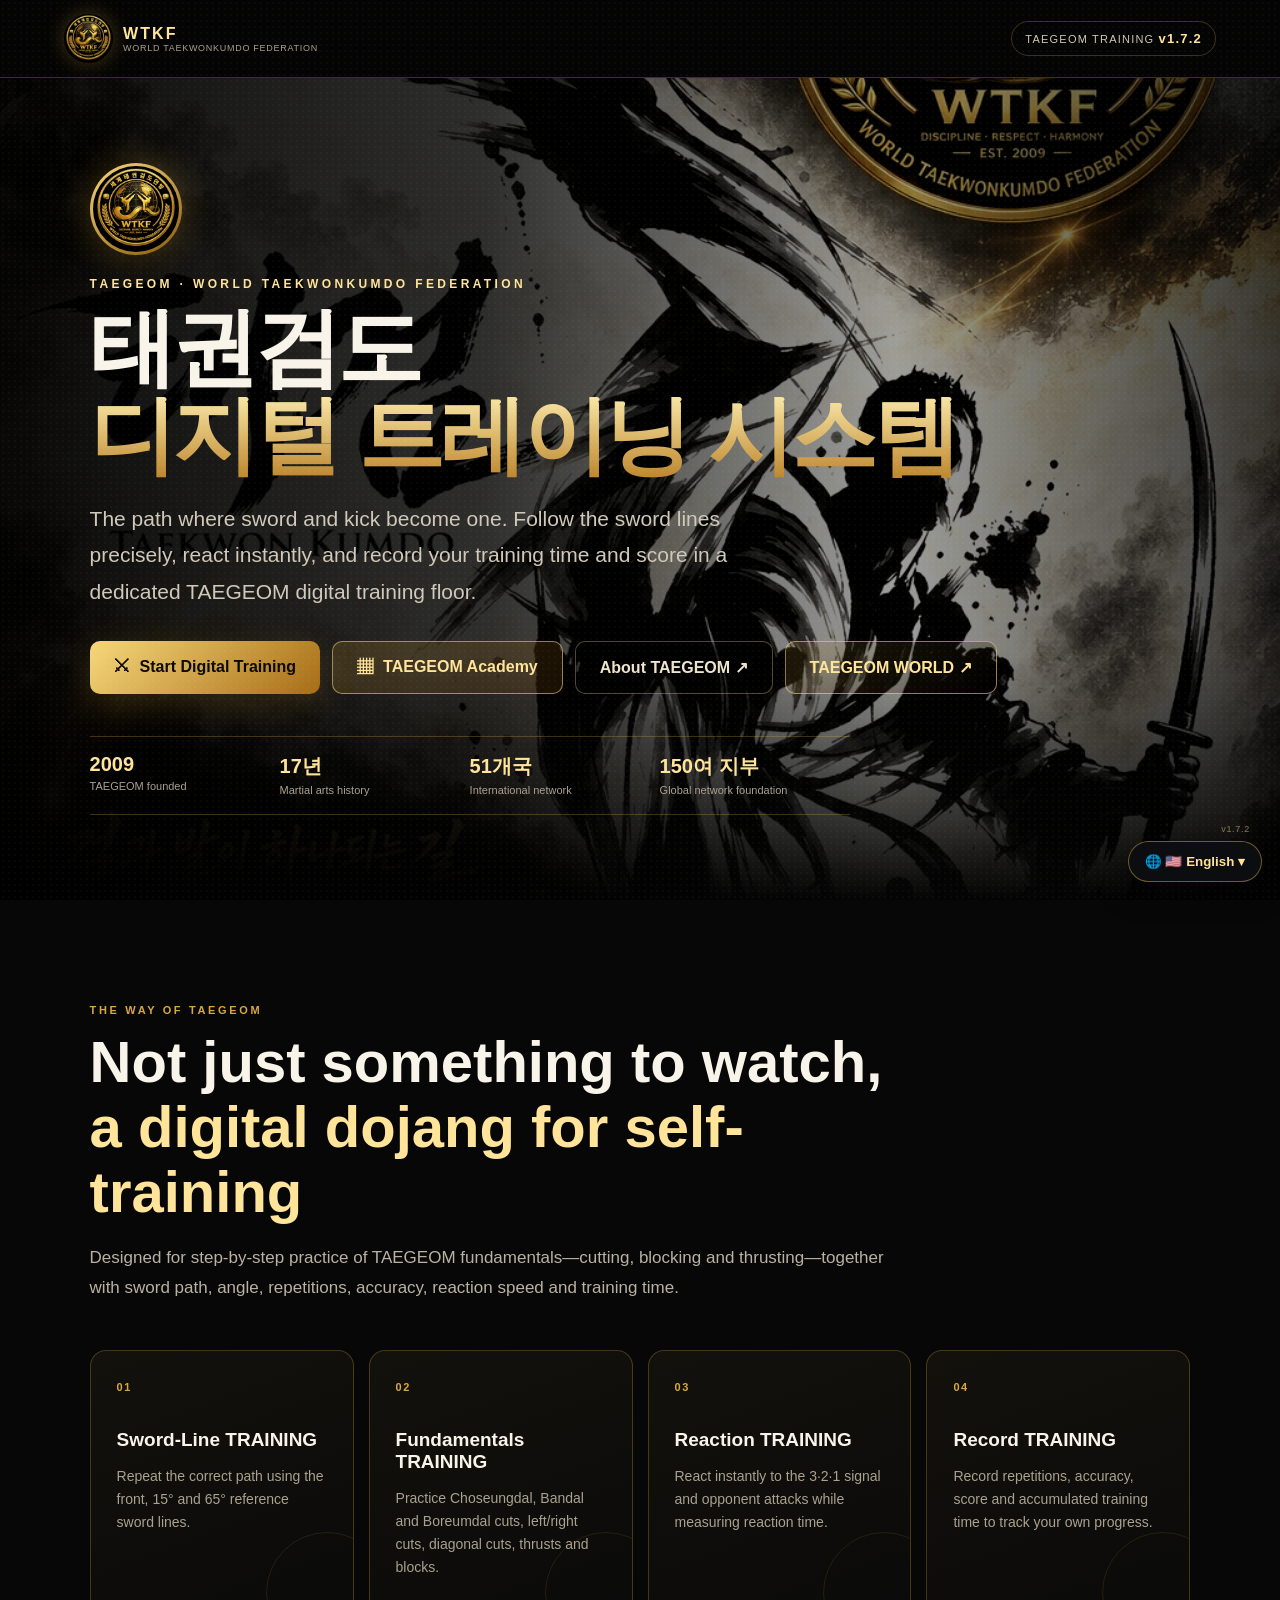
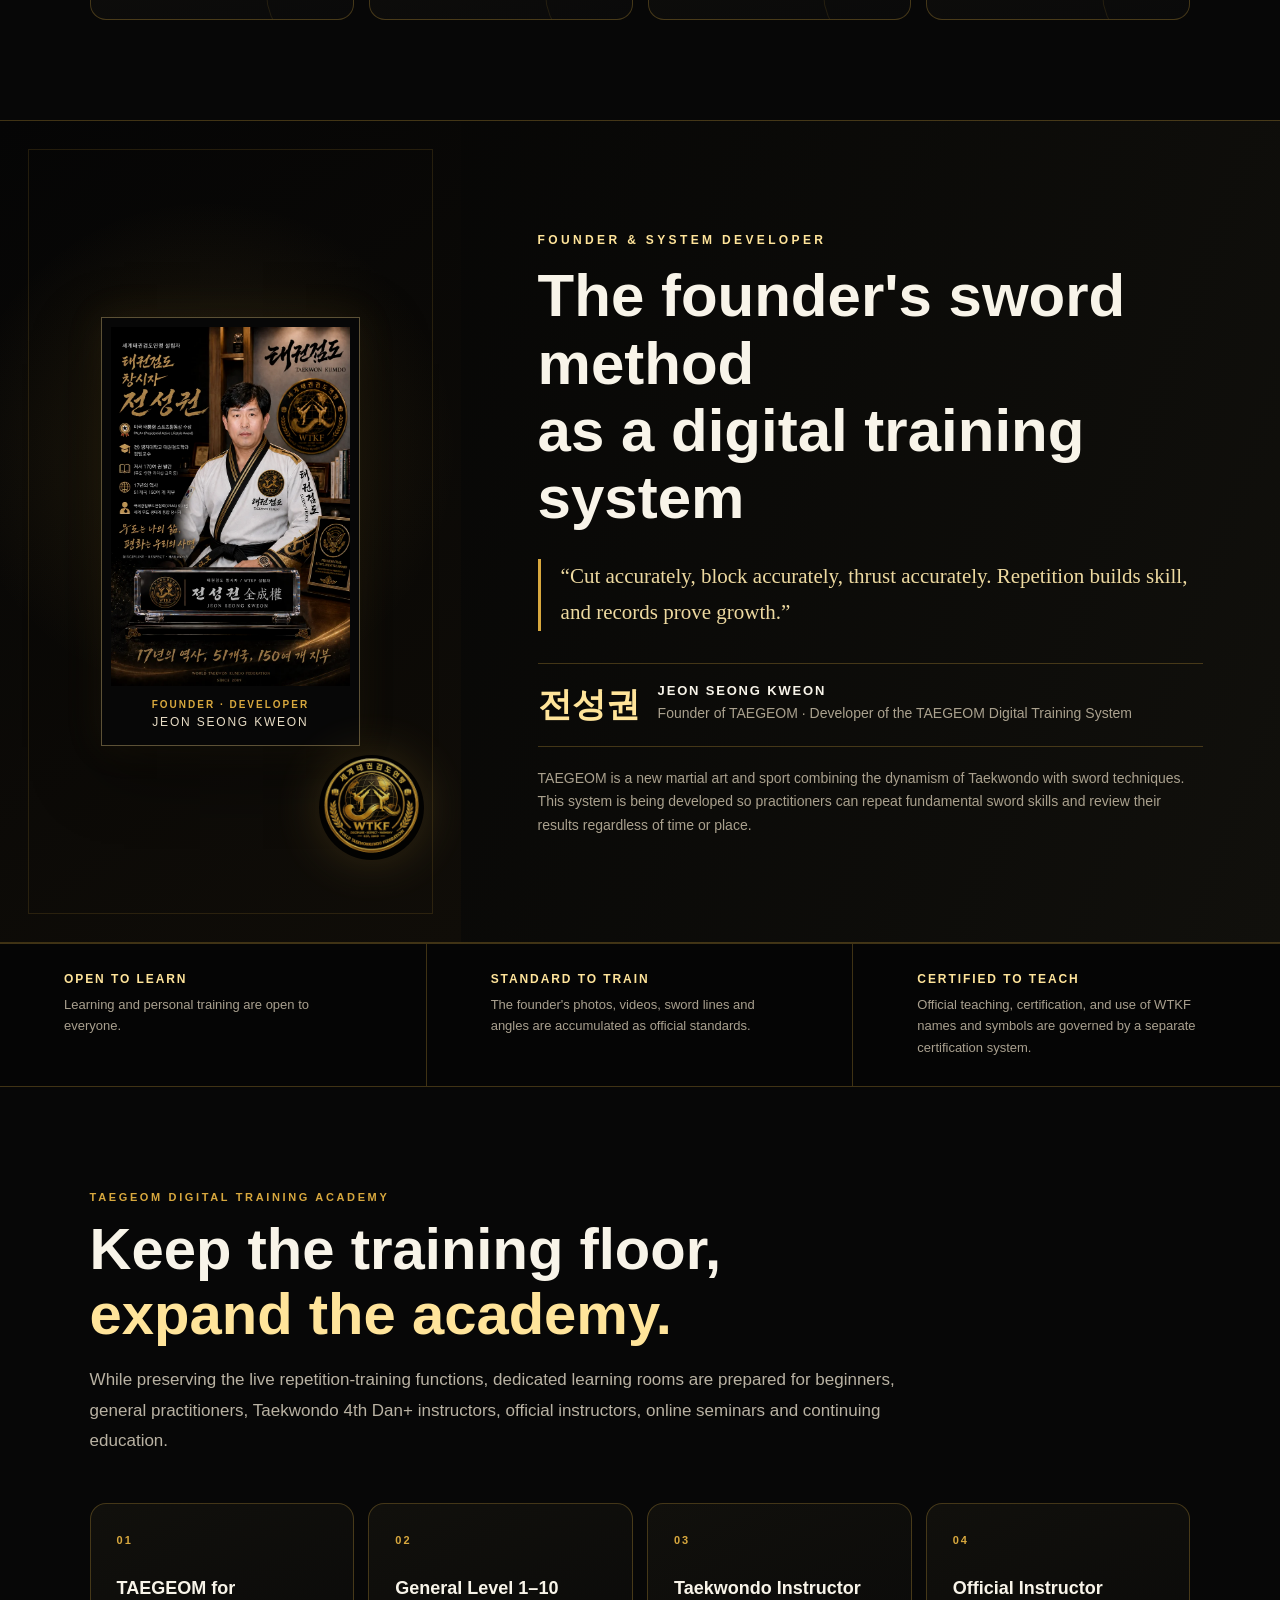
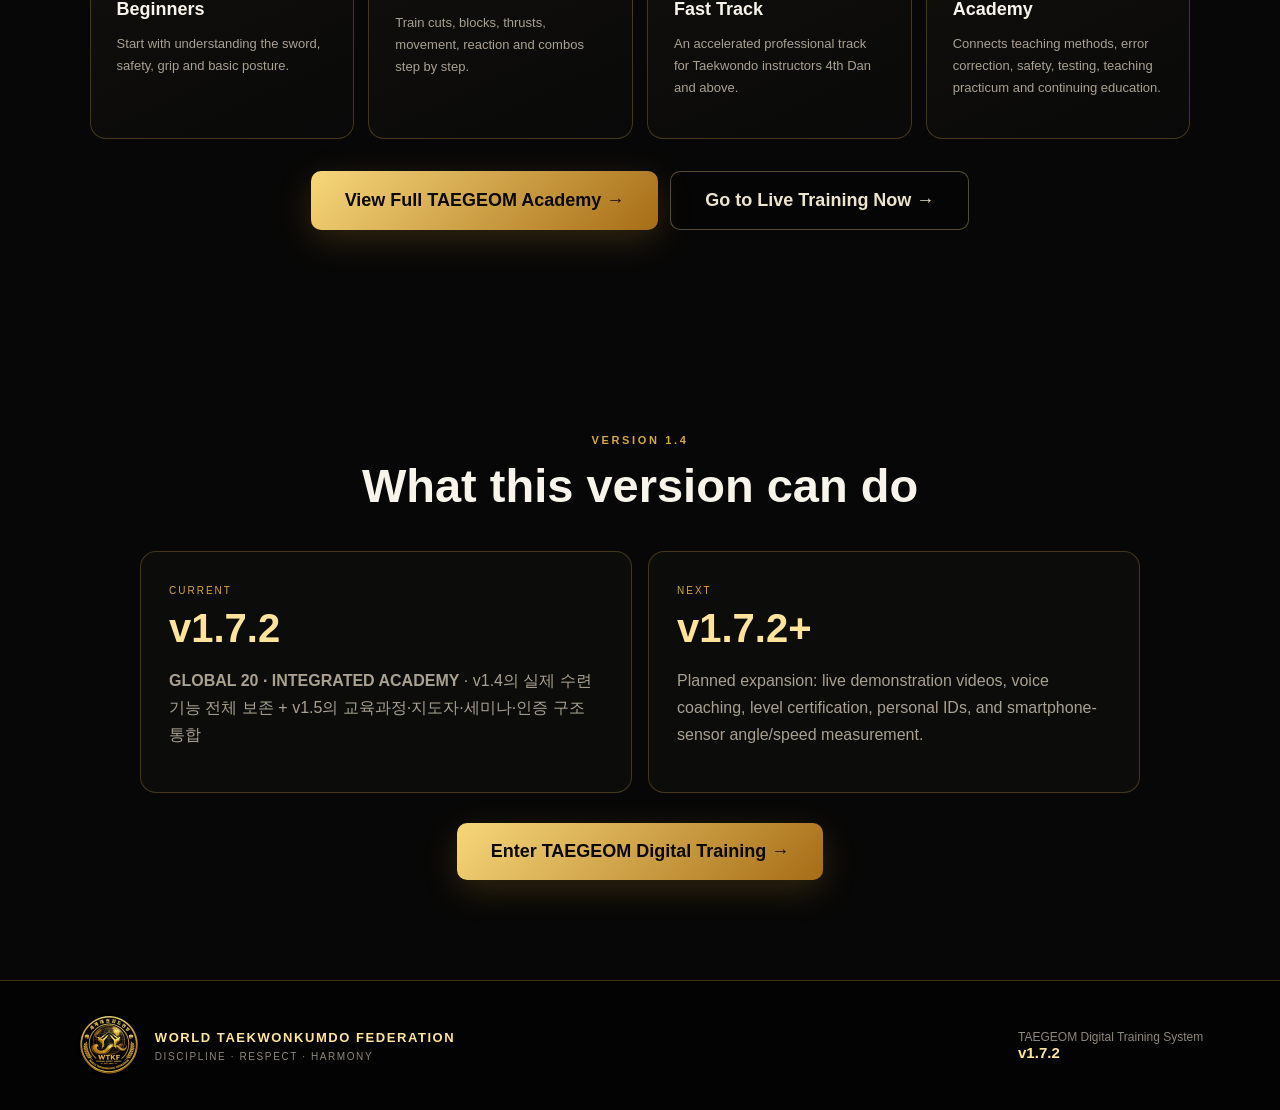
==== commit 66e82c8e: "Add files via upload" ====
--- a/index.html
+++ b/index.html
@@ -5,7 +5,7 @@
   <meta name="viewport" content="width=device-width, initial-scale=1.0" />
   <meta name="theme-color" content="#070707" />
   <meta name="description" content="태권검도 디지털 트레이닝 시스템 - 베기·막기·찌르기·반응·검선·반복 수련 및 기록" />
-  <title>TAEGEOM Digital Training System v1.7.1</title>
+  <title>TAEGEOM Digital Training System v1.7.2</title>
   <link rel="stylesheet" href="portal.css" />
 <link rel="stylesheet" href="i18n.css">
 </head>
@@ -16,7 +16,7 @@
       <img src="assets/wtkf-logo.webp" alt="세계태권검도연맹 WTKF 로고" />
       <span><b>WTKF</b><small>WORLD TAEKWONKUMDO FEDERATION</small></span>
     </a>
-    <div class="version-chip">TAEGEOM TRAINING <b>v1.7.1</b></div>
+    <div class="version-chip">TAEGEOM TRAINING <b>v1.7.2</b></div>
   </header>
 
   <main>
@@ -107,8 +107,8 @@
         <h2>현재 버전에서 할 수 있는 것</h2>
       </div>
       <div class="version-board">
-        <div class="vnow"><span>CURRENT</span><strong>v1.7.1</strong><p><b>GLOBAL 20 · INTEGRATED ACADEMY</b> · v1.4의 실제 수련기능 전체 보존 + v1.5의 교육과정·지도자·세미나·인증 구조 통합</p></div>
-        <div class="vnext"><span>NEXT</span><strong>v1.7.1+</strong><p>실제 동작 영상 · 음성 코칭 · 레벨 인증 · 개인 ID · 스마트폰 센서 기반 각도/속도 측정으로 확장 예정</p></div>
+        <div class="vnow"><span>CURRENT</span><strong>v1.7.2</strong><p><b>GLOBAL 20 · INTEGRATED ACADEMY</b> · v1.4의 실제 수련기능 전체 보존 + v1.5의 교육과정·지도자·세미나·인증 구조 통합</p></div>
+        <div class="vnext"><span>NEXT</span><strong>v1.7.2+</strong><p>실제 동작 영상 · 음성 코칭 · 레벨 인증 · 개인 ID · 스마트폰 센서 기반 각도/속도 측정으로 확장 예정</p></div>
       </div>
       <a class="cta primary large" href="training.html">태권검도 디지털 수련장 입장 →</a>
     </section>
@@ -117,7 +117,7 @@
   <footer>
     <img src="assets/wtkf-logo.webp" alt="WTKF" />
     <div><strong>WORLD TAEKWONKUMDO FEDERATION</strong><span>DISCIPLINE · RESPECT · HARMONY</span></div>
-    <div class="footer-version">TAEGEOM Digital Training System <b>v1.7.1</b></div>
+    <div class="footer-version">TAEGEOM Digital Training System <b>v1.7.2</b></div>
   </footer>
 <script src="i18n.js"></script>
 </body>
--- a/i18n.css
+++ b/i18n.css
@@ -1 +1,4 @@
-.tg-language{position:fixed;right:18px;bottom:18px;z-index:9999;font-family:Arial,"Noto Sans KR",sans-serif}.tg-lang-button{background:#0b0d10;color:#ffe395;border:1px solid rgba(222,177,72,.48);box-shadow:0 8px 30px #0009;border-radius:28px;padding:12px 16px;font-weight:800;cursor:pointer}.tg-lang-menu{display:none;position:absolute;right:0;bottom:52px;width:310px;max-height:65vh;overflow:auto;background:#090c10;border:1px solid rgba(222,177,72,.4);box-shadow:0 18px 55px #000;border-radius:14px;padding:10px}.tg-lang-menu.open{display:grid;grid-template-columns:1fr 1fr;gap:5px}.tg-lang-title{grid-column:1/-1;color:#d9ad49;font-size:10px;letter-spacing:.14em;padding:8px}.tg-lang-menu button{border:1px solid #252c33;background:#10151b;color:#e9edf0;text-align:left;padding:9px;border-radius:7px;cursor:pointer;font-size:12px}.tg-lang-menu button:hover{border-color:#b78d38}.tg-lang-menu span{margin-left:4px}[dir=rtl] .tg-language{right:auto;left:18px}[dir=rtl] .tg-lang-menu{right:auto;left:0}@media(max-width:560px){.tg-language{right:10px;bottom:10px}.tg-lang-menu{width:min(92vw,310px)}.tg-lang-current{font-size:11px}}+.tg-language{position:fixed;right:18px;bottom:18px;z-index:9999;font-family:Arial,"Noto Sans KR",sans-serif}.tg-lang-button{background:#0b0d10;color:#ffe395;border:1px solid rgba(222,177,72,.48);box-shadow:0 8px 30px #0009;border-radius:28px;padding:12px 16px;font-weight:800;cursor:pointer}.tg-lang-menu{display:none;position:absolute;right:0;bottom:52px;width:310px;max-height:65vh;overflow:auto;background:#090c10;border:1px solid rgba(222,177,72,.4);box-shadow:0 18px 55px #000;border-radius:14px;padding:10px}.tg-lang-menu.open{display:grid;grid-template-columns:1fr 1fr;gap:5px}.tg-lang-title{grid-column:1/-1;color:#d9ad49;font-size:10px;letter-spacing:.14em;padding:8px}.tg-lang-menu button{border:1px solid #252c33;background:#10151b;color:#e9edf0;text-align:left;padding:9px;border-radius:7px;cursor:pointer;font-size:12px}.tg-lang-menu button:hover{border-color:#b78d38}.tg-lang-menu span{margin-left:4px}[dir=rtl] .tg-language{right:auto;left:18px}[dir=rtl] .tg-lang-menu{right:auto;left:0}@media(max-width:560px){.tg-language{right:10px;bottom:10px}.tg-lang-menu{width:min(92vw,310px)}.tg-lang-current{font-size:11px}}
+.tg-lang-title:after{content:" · FULL UI";color:#ffe08a}
+.tg-language:before{content:"v1.7.2";position:absolute;right:12px;bottom:48px;color:#8d7b55;font-size:9px;letter-spacing:.08em}
+[dir=rtl] .tg-language:before{right:auto;left:12px}
